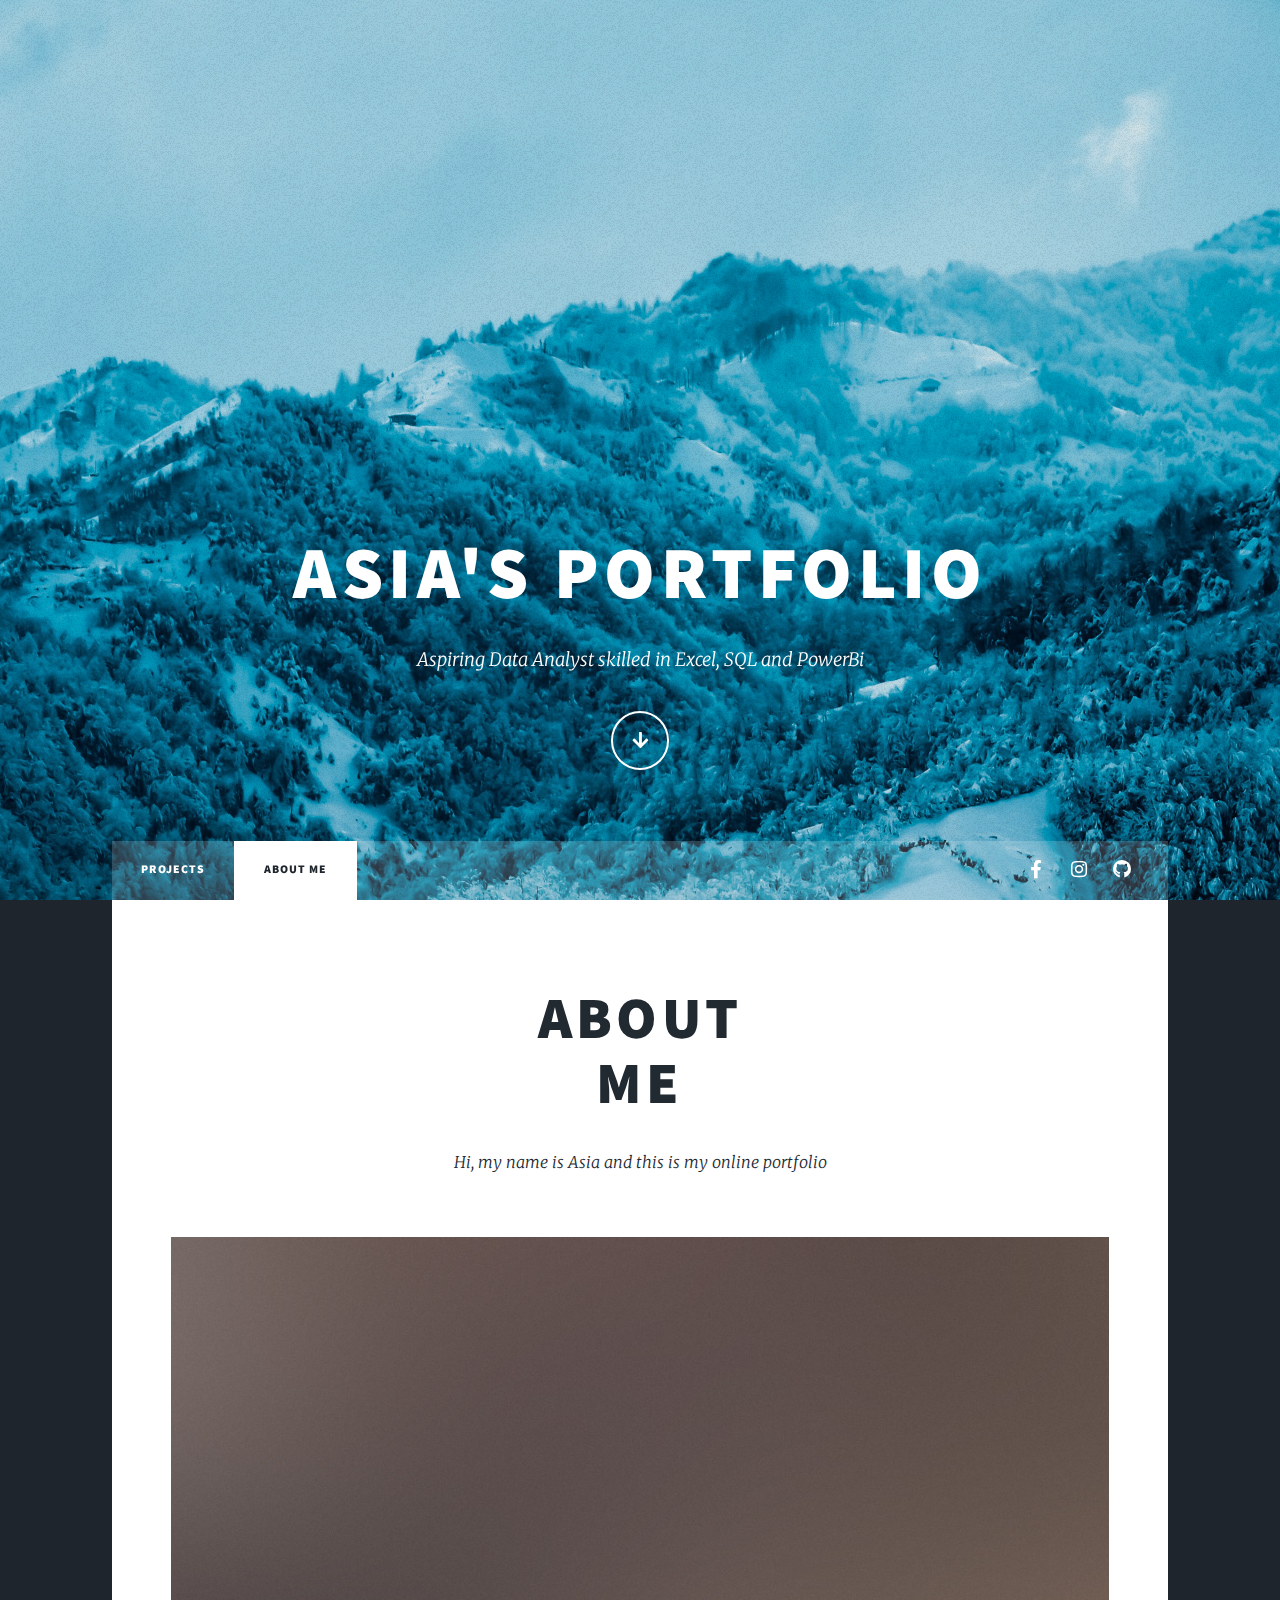
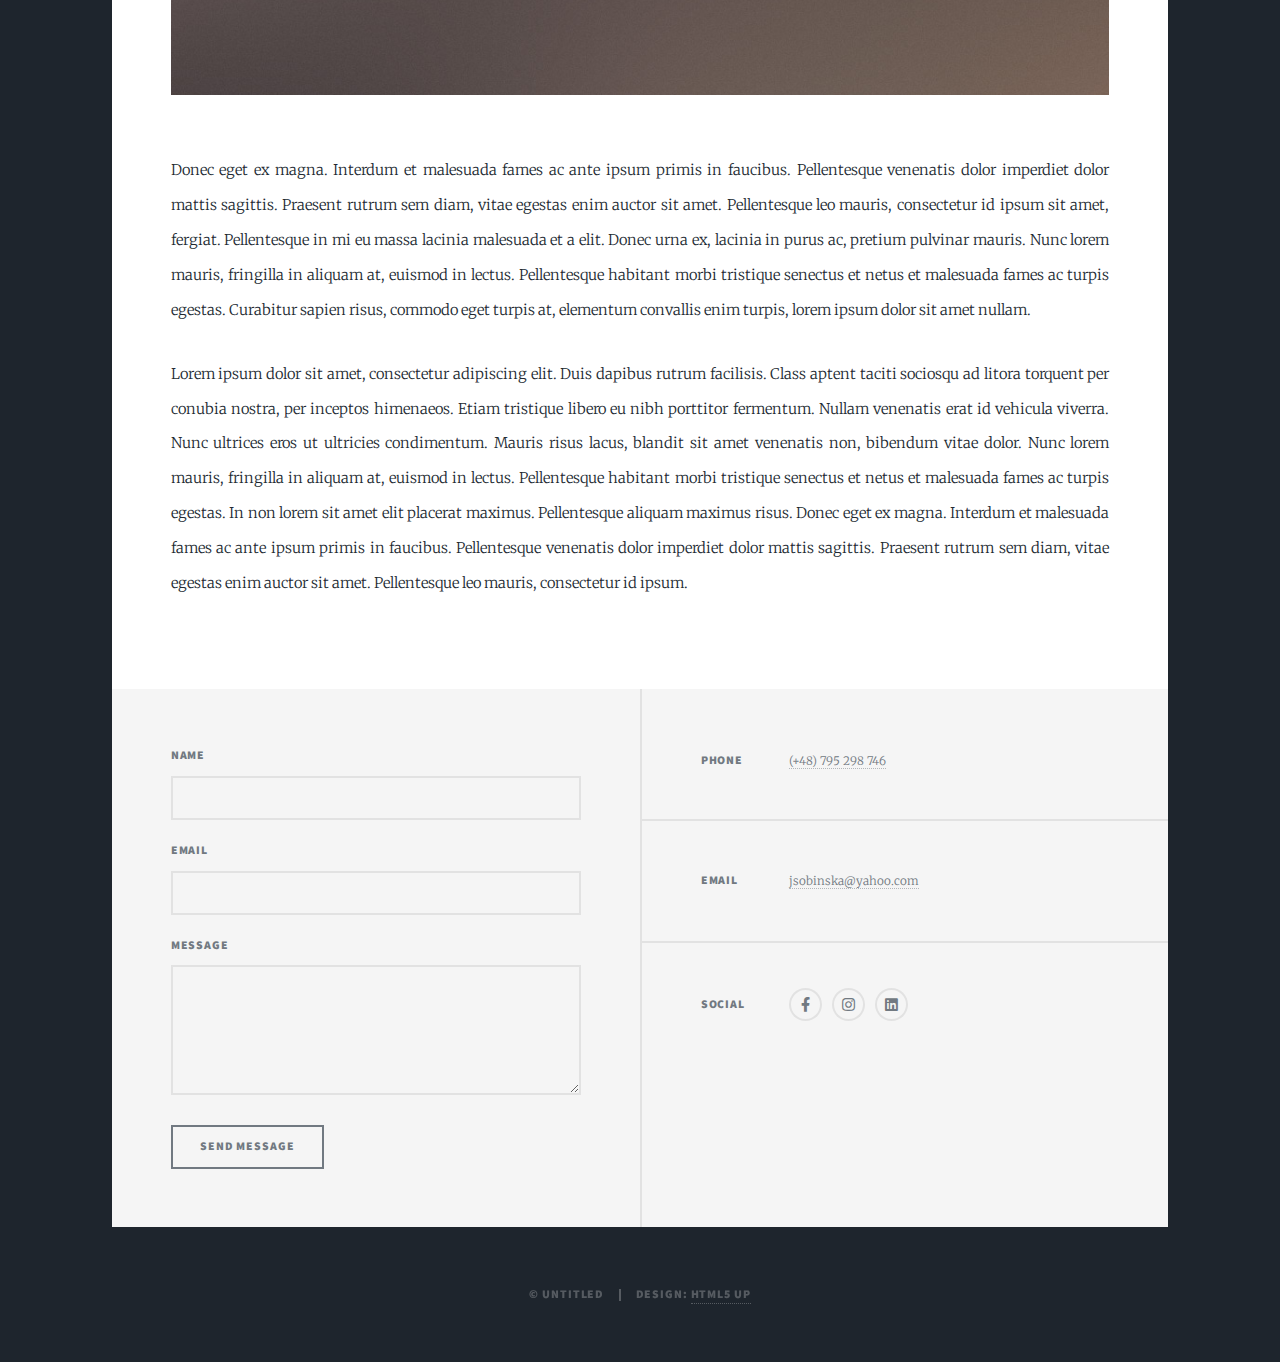
==== generic.html @ 91b2936a "Add files via upload" ====
<!DOCTYPE HTML>
<!--
	Massively by HTML5 UP
	html5up.net | @ajlkn
	Free for personal and commercial use under the CCA 3.0 license (html5up.net/license)
-->
<html>
	<head>
		<title>Asia's Portfolio</title>
		<meta charset="utf-8" />
		<meta name="viewport" content="width=device-width, initial-scale=1, user-scalable=no" />
		<link rel="stylesheet" href="assets/css/main.css" />
		<noscript><link rel="stylesheet" href="assets/css/noscript.css" /></noscript>
	</head>
	<body class="is-preload">

		<!-- Wrapper -->
			<div id="wrapper">

				<!-- Intro -->
					<div id="intro">
						<h1>Asia's Portfolio<br />
						</h1>
						<p>Aspiring Data Analyst skilled in Excel, SQL and PowerBi</p>
						<ul class="actions">
						<li><a href="#header" class="button icon solid solo fa-arrow-down scrolly">Continue</a></li>
						</ul>
					</div>

				<!-- Nav -->
					<nav id="nav">
						<ul class="links">
							<li><a href="index.html">Projects</a></li>
							<li class="active"><a href="generic.html">About me</a></li>
						</ul>
						<ul class="icons">
							<li><a href="#" class="icon brands fa-facebook-f"><span class="label">Facebook</span></a></li>
							<li><a href="#" class="icon brands fa-instagram"><span class="label">Instagram</span></a></li>
							<li><a href="#" class="icon brands fa-github"><span class="label">GitHub</span></a></li>
						</ul>
					</nav>

				<!-- Main -->
					<div id="main">

						<!-- Post -->
							<section class="post">
								<header class="major">
									<h1>About <br />
									me</h1>
									<p>Hi, my name is Asia and this is my online portfolio</p>
								</header>
								<div class="image main"><img src="images/pic01.jpg" alt="" /></div>
								<p>Donec eget ex magna. Interdum et malesuada fames ac ante ipsum primis in faucibus. Pellentesque venenatis dolor imperdiet dolor mattis sagittis. Praesent rutrum sem diam, vitae egestas enim auctor sit amet. Pellentesque leo mauris, consectetur id ipsum sit amet, fergiat. Pellentesque in mi eu massa lacinia malesuada et a elit. Donec urna ex, lacinia in purus ac, pretium pulvinar mauris. Nunc lorem mauris, fringilla in aliquam at, euismod in lectus. Pellentesque habitant morbi tristique senectus et netus et malesuada fames ac turpis egestas. Curabitur sapien risus, commodo eget turpis at, elementum convallis enim turpis, lorem ipsum dolor sit amet nullam.</p>
								<p>Lorem ipsum dolor sit amet, consectetur adipiscing elit. Duis dapibus rutrum facilisis. Class aptent taciti sociosqu ad litora torquent per conubia nostra, per inceptos himenaeos. Etiam tristique libero eu nibh porttitor fermentum. Nullam venenatis erat id vehicula viverra. Nunc ultrices eros ut ultricies condimentum. Mauris risus lacus, blandit sit amet venenatis non, bibendum vitae dolor. Nunc lorem mauris, fringilla in aliquam at, euismod in lectus. Pellentesque habitant morbi tristique senectus et netus et malesuada fames ac turpis egestas. In non lorem sit amet elit placerat maximus. Pellentesque aliquam maximus risus. Donec eget ex magna. Interdum et malesuada fames ac ante ipsum primis in faucibus. Pellentesque venenatis dolor imperdiet dolor mattis sagittis. Praesent rutrum sem diam, vitae egestas enim auctor sit amet. Pellentesque leo mauris, consectetur id ipsum.</p>
							</section>

					</div>

				<!-- Footer -->
				<footer id="footer">
					<section>
						<form method="post" action="#">
							<div class="fields">
								<div class="field">
									<label for="name">Name</label>
									<input type="text" name="name" id="name" />
								</div>
								<div class="field">
									<label for="email">Email</label>
									<input type="text" name="email" id="email" />
								</div>
								<div class="field">
									<label for="message">Message</label>
									<textarea name="message" id="message" rows="3"></textarea>
								</div>
							</div>
							<ul class="actions">
								<li><input type="submit" value="Send Message" /></li>
							</ul>
						</form>
					</section>
					<section class="split contact">
						<section>
							<h3>Phone</h3>
							<p><a href="#">(+48) 795 298 746</a></p>
						</section>
						<section>
							<h3>Email</h3>
							<p><a href="#">jsobinska@yahoo.com</a></p>
						</section>
						<section>
							<h3>Social</h3>
							<ul class="icons alt">
								<li><a href="#" class="icon brands alt fa-facebook-f"><span class="label">Facebook</span></a></li>
								<li><a href="#" class="icon brands alt fa-instagram"><span class="label">Instagram</span></a></li>
								<li><a href="#" class="icon brands alt fa-linkedin"><span class="label">Linkedin</span></a></li>
							</ul>
						</section>
					</section>
				</footer>

				<!-- Copyright -->
					<div id="copyright">
						<ul><li>&copy; Untitled</li><li>Design: <a href="https://html5up.net">HTML5 UP</a></li></ul>
					</div>

			</div>

		<!-- Scripts -->
			<script src="assets/js/jquery.min.js"></script>
			<script src="assets/js/jquery.scrollex.min.js"></script>
			<script src="assets/js/jquery.scrolly.min.js"></script>
			<script src="assets/js/browser.min.js"></script>
			<script src="assets/js/breakpoints.min.js"></script>
			<script src="assets/js/util.js"></script>
			<script src="assets/js/main.js"></script>

	</body>
</html>
---- assets/css/main.css ----
@import url(fontawesome-all.min.css);
@import url("https://fonts.googleapis.com/css?family=Merriweather:300,700,300italic,700italic|Source+Sans+Pro:900");

/*
	Massively by HTML5 UP
	html5up.net | @ajlkn
	Free for personal and commercial use under the CCA 3.0 license (html5up.net/license)
*/

html, body, div, span, applet, object,
iframe, h1, h2, h3, h4, h5, h6, p, blockquote,
pre, a, abbr, acronym, address, big, cite,
code, del, dfn, em, img, ins, kbd, q, s, samp,
small, strike, strong, sub, sup, tt, var, b,
u, i, center, dl, dt, dd, ol, ul, li, fieldset,
form, label, legend, table, caption, tbody,
tfoot, thead, tr, th, td, article, aside,
canvas, details, embed, figure, figcaption,
footer, header, hgroup, menu, nav, output, ruby,
section, summary, time, mark, audio, video {
	margin: 0;
	padding: 0;
	border: 0;
	font-size: 100%;
	font: inherit;
	vertical-align: baseline;}

article, aside, details, figcaption, figure,
footer, header, hgroup, menu, nav, section {
	display: block;}

body {
	line-height: 1;
}

ol, ul {
	list-style: none;
}

blockquote, q {
	quotes: none;
}

	blockquote:before, blockquote:after, q:before, q:after {
		content: '';
		content: none;
	}

table {
	border-collapse: collapse;
	border-spacing: 0;
}

body {
	-webkit-text-size-adjust: none;
}

mark {
	background-color: transparent;
	color: inherit;
}

input::-moz-focus-inner {
	border: 0;
	padding: 0;
}

input, select, textarea {
	-moz-appearance: none;
	-webkit-appearance: none;
	-ms-appearance: none;
	appearance: none;
}

/* Basic */

	@-ms-viewport {
		width: device-width;
	}

	body {
		-ms-overflow-style: scrollbar;
	}

	@media screen and (max-width: 480px) {

		html, body {
			min-width: 320px;
		}

	}

	html {
		box-sizing: border-box;
	}

	*, *:before, *:after {
		box-sizing: inherit;
	}

	body {
		background-color: #1e252d;
	}

		body.is-preload *, body.is-preload *:before, body.is-preload *:after {
			-moz-animation: none !important;
			-webkit-animation: none !important;
			-ms-animation: none !important;
			animation: none !important;
			-moz-transition: none !important;
			-webkit-transition: none !important;
			-ms-transition: none !important;
			transition: none !important;
		}

/* Type */

	html {
		font-size: 16pt;
	}

		@media screen and (max-width: 1680px) {

			html {
				font-size: 12pt;
			}

		}

		@media screen and (max-width: 1280px) {

			html {
				font-size: 11pt;
			}

		}

		@media screen and (max-width: 360px) {

			html {
				font-size: 10pt;
			}

		}

	body {
		color: #212931;
	}

	body, input, select, textarea {
		font-family: "Merriweather", Georgia, serif;
		font-weight: 300;
		font-size: 1rem;
		line-height: 2.375;
	}

	a {
		-moz-transition: color 0.2s ease-in-out, background-color 0.2s ease-in-out, border-color 0.2s ease-in-out, box-shadow 0.2s ease-in-out;
		-webkit-transition: color 0.2s ease-in-out, background-color 0.2s ease-in-out, border-color 0.2s ease-in-out, box-shadow 0.2s ease-in-out;
		-ms-transition: color 0.2s ease-in-out, background-color 0.2s ease-in-out, border-color 0.2s ease-in-out, box-shadow 0.2s ease-in-out;
		transition: color 0.2s ease-in-out, background-color 0.2s ease-in-out, border-color 0.2s ease-in-out, box-shadow 0.2s ease-in-out;
		border-bottom: dotted 1px;
		text-decoration: none;
	}

		a:hover {
			border-bottom-color: transparent;
		}

	strong, b {
		font-weight: 600;
	}

	em, i {
		font-style: italic;
	}

	p {
		text-align: justify;
		margin: 0 0 2rem 0;
	}

	h1, h2, h3, h4, h5, h6 {
		font-family: "Source Sans Pro", Helvetica, sans-serif;
		font-weight: 900;
		line-height: 1.5;
		letter-spacing: 0.075em;
		text-transform: uppercase;
		margin: 0 0 1rem 0;
	}

		h1 a, h2 a, h3 a, h4 a, h5 a, h6 a {
			border-bottom: 0;
			color: inherit;
			text-decoration: none;
		}

	h1 {
		font-size: 4rem;
		line-height: 1.1;
		margin: 0 0 2rem 0;
	}

	h2 {
		font-size: 1.75rem;
		line-height: 1.3;
		margin: 0 0 1.5rem 0;
	}

	h3 {
		font-size: 1.25rem;
		margin: 0 0 1.5rem 0;
	}

	h4 {
		font-size: 1rem;
	}

	h5 {
		font-size: 0.9rem;
	}

	h6 {
		font-size: 0.8rem;
	}

	sub {
		font-size: 0.8rem;
		position: relative;
		top: 0.5rem;
	}

	sup {
		font-size: 0.8rem;
		position: relative;
		top: -0.5rem;
	}

	blockquote {
		border-left: solid 4px;
		font-style: italic;
		margin: 0 0 2rem 0;
		padding: 0.5rem 0 0.5rem 2rem;
	}

	code {
		border: solid 2px;
		font-family: "Courier New", monospace;
		font-size: 0.9rem;
		margin: 0 0.25rem;
		padding: 0.25rem 0.65rem;
	}

	pre {
		-webkit-overflow-scrolling: touch;
		font-family: "Courier New", monospace;
		font-size: 0.9rem;
		margin: 0 0 2rem 0;
	}

		pre code {
			display: block;
			line-height: 1.75;
			padding: 1rem 1.5rem;
			overflow-x: auto;
		}

	hr {
		border: 0;
		border-bottom: solid 2px;
		margin: 3rem 0;
	}

		hr.major {
			margin: 5rem 0;
		}

	.align-left {
		text-align: left;
	}

	.align-center {
		text-align: center;
	}

	.align-right {
		text-align: right;
	}

	input, select, textarea {
		color: #212931;
	}

	a {
		color: #212931;
		border-bottom-color: rgba(33, 41, 49, 0.5);
	}

		a:hover {
			border-bottom-color: transparent;
			color: #18bfef !important;
		}

	strong, b {
		color: #212931;
	}

	h1, h2, h3, h4, h5, h6 {
		color: #212931;
	}

	blockquote {
		border-left-color: #eeeeee;
	}

	code {
		background: rgba(220, 220, 220, 0.25);
		border-color: #eeeeee;
	}

	hr {
		border-bottom-color: #eeeeee;
	}

/* Row */

	.row {
		display: flex;
		flex-wrap: wrap;
		box-sizing: border-box;
		align-items: stretch;
	}

		.row > * {
			box-sizing: border-box;
		}

		.row.gtr-uniform > * > :last-child {
			margin-bottom: 0;
		}

		.row.aln-left {
			justify-content: flex-start;
		}

		.row.aln-center {
			justify-content: center;
		}

		.row.aln-right {
			justify-content: flex-end;
		}

		.row.aln-top {
			align-items: flex-start;
		}

		.row.aln-middle {
			align-items: center;
		}

		.row.aln-bottom {
			align-items: flex-end;
		}

		.row > .imp {
			order: -1;
		}

		.row > .col-1 {
			width: 8.33333%;
		}

		.row > .off-1 {
			margin-left: 8.33333%;
		}

		.row > .col-2 {
			width: 16.66667%;
		}

		.row > .off-2 {
			margin-left: 16.66667%;
		}

		.row > .col-3 {
			width: 25%;
		}

		.row > .off-3 {
			margin-left: 25%;
		}

		.row > .col-4 {
			width: 33.33333%;
		}

		.row > .off-4 {
			margin-left: 33.33333%;
		}

		.row > .col-5 {
			width: 41.66667%;
		}

		.row > .off-5 {
			margin-left: 41.66667%;
		}

		.row > .col-6 {
			width: 50%;
		}

		.row > .off-6 {
			margin-left: 50%;
		}

		.row > .col-7 {
			width: 58.33333%;
		}

		.row > .off-7 {
			margin-left: 58.33333%;
		}

		.row > .col-8 {
			width: 66.66667%;
		}

		.row > .off-8 {
			margin-left: 66.66667%;
		}

		.row > .col-9 {
			width: 75%;
		}

		.row > .off-9 {
			margin-left: 75%;
		}

		.row > .col-10 {
			width: 83.33333%;
		}

		.row > .off-10 {
			margin-left: 83.33333%;
		}

		.row > .col-11 {
			width: 91.66667%;
		}

		.row > .off-11 {
			margin-left: 91.66667%;
		}

		.row > .col-12 {
			width: 100%;
		}

		.row > .off-12 {
			margin-left: 100%;
		}

		.row.gtr-0 {
			margin-top: 0;
			margin-left: 0rem;
		}

			.row.gtr-0 > * {
				padding: 0 0 0 0rem;
			}

			.row.gtr-0.gtr-uniform {
				margin-top: 0rem;
			}

				.row.gtr-0.gtr-uniform > * {
					padding-top: 0rem;
				}

		.row.gtr-25 {
			margin-top: 0;
			margin-left: -0.375rem;
		}

			.row.gtr-25 > * {
				padding: 0 0 0 0.375rem;
			}

			.row.gtr-25.gtr-uniform {
				margin-top: -0.375rem;
			}

				.row.gtr-25.gtr-uniform > * {
					padding-top: 0.375rem;
				}

		.row.gtr-50 {
			margin-top: 0;
			margin-left: -0.75rem;
		}

			.row.gtr-50 > * {
				padding: 0 0 0 0.75rem;
			}

			.row.gtr-50.gtr-uniform {
				margin-top: -0.75rem;
			}

				.row.gtr-50.gtr-uniform > * {
					padding-top: 0.75rem;
				}

		.row {
			margin-top: 0;
			margin-left: -1.5rem;
		}

			.row > * {
				padding: 0 0 0 1.5rem;
			}

			.row.gtr-uniform {
				margin-top: -1.5rem;
			}

				.row.gtr-uniform > * {
					padding-top: 1.5rem;
				}

		.row.gtr-150 {
			margin-top: 0;
			margin-left: -2.25rem;
		}

			.row.gtr-150 > * {
				padding: 0 0 0 2.25rem;
			}

			.row.gtr-150.gtr-uniform {
				margin-top: -2.25rem;
			}

				.row.gtr-150.gtr-uniform > * {
					padding-top: 2.25rem;
				}

		.row.gtr-200 {
			margin-top: 0;
			margin-left: -3rem;
		}

			.row.gtr-200 > * {
				padding: 0 0 0 3rem;
			}

			.row.gtr-200.gtr-uniform {
				margin-top: -3rem;
			}

				.row.gtr-200.gtr-uniform > * {
					padding-top: 3rem;
				}

		@media screen and (max-width: 1680px) {

			.row {
				display: flex;
				flex-wrap: wrap;
				box-sizing: border-box;
				align-items: stretch;
			}

				.row > * {
					box-sizing: border-box;
				}

				.row.gtr-uniform > * > :last-child {
					margin-bottom: 0;
				}

				.row.aln-left {
					justify-content: flex-start;
				}

				.row.aln-center {
					justify-content: center;
				}

				.row.aln-right {
					justify-content: flex-end;
				}

				.row.aln-top {
					align-items: flex-start;
				}

				.row.aln-middle {
					align-items: center;
				}

				.row.aln-bottom {
					align-items: flex-end;
				}

				.row > .imp-xlarge {
					order: -1;
				}

				.row > .col-1-xlarge {
					width: 8.33333%;
				}

				.row > .off-1-xlarge {
					margin-left: 8.33333%;
				}

				.row > .col-2-xlarge {
					width: 16.66667%;
				}

				.row > .off-2-xlarge {
					margin-left: 16.66667%;
				}

				.row > .col-3-xlarge {
					width: 25%;
				}

				.row > .off-3-xlarge {
					margin-left: 25%;
				}

				.row > .col-4-xlarge {
					width: 33.33333%;
				}

				.row > .off-4-xlarge {
					margin-left: 33.33333%;
				}

				.row > .col-5-xlarge {
					width: 41.66667%;
				}

				.row > .off-5-xlarge {
					margin-left: 41.66667%;
				}

				.row > .col-6-xlarge {
					width: 50%;
				}

				.row > .off-6-xlarge {
					margin-left: 50%;
				}

				.row > .col-7-xlarge {
					width: 58.33333%;
				}

				.row > .off-7-xlarge {
					margin-left: 58.33333%;
				}

				.row > .col-8-xlarge {
					width: 66.66667%;
				}

				.row > .off-8-xlarge {
					margin-left: 66.66667%;
				}

				.row > .col-9-xlarge {
					width: 75%;
				}

				.row > .off-9-xlarge {
					margin-left: 75%;
				}

				.row > .col-10-xlarge {
					width: 83.33333%;
				}

				.row > .off-10-xlarge {
					margin-left: 83.33333%;
				}

				.row > .col-11-xlarge {
					width: 91.66667%;
				}

				.row > .off-11-xlarge {
					margin-left: 91.66667%;
				}

				.row > .col-12-xlarge {
					width: 100%;
				}

				.row > .off-12-xlarge {
					margin-left: 100%;
				}

				.row.gtr-0 {
					margin-top: 0;
					margin-left: 0rem;
				}

					.row.gtr-0 > * {
						padding: 0 0 0 0rem;
					}

					.row.gtr-0.gtr-uniform {
						margin-top: 0rem;
					}

						.row.gtr-0.gtr-uniform > * {
							padding-top: 0rem;
						}

				.row.gtr-25 {
					margin-top: 0;
					margin-left: -0.375rem;
				}

					.row.gtr-25 > * {
						padding: 0 0 0 0.375rem;
					}

					.row.gtr-25.gtr-uniform {
						margin-top: -0.375rem;
					}

						.row.gtr-25.gtr-uniform > * {
							padding-top: 0.375rem;
						}

				.row.gtr-50 {
					margin-top: 0;
					margin-left: -0.75rem;
				}

					.row.gtr-50 > * {
						padding: 0 0 0 0.75rem;
					}

					.row.gtr-50.gtr-uniform {
						margin-top: -0.75rem;
					}

						.row.gtr-50.gtr-uniform > * {
							padding-top: 0.75rem;
						}

				.row {
					margin-top: 0;
					margin-left: -1.5rem;
				}

					.row > * {
						padding: 0 0 0 1.5rem;
					}

					.row.gtr-uniform {
						margin-top: -1.5rem;
					}

						.row.gtr-uniform > * {
							padding-top: 1.5rem;
						}

				.row.gtr-150 {
					margin-top: 0;
					margin-left: -2.25rem;
				}

					.row.gtr-150 > * {
						padding: 0 0 0 2.25rem;
					}

					.row.gtr-150.gtr-uniform {
						margin-top: -2.25rem;
					}

						.row.gtr-150.gtr-uniform > * {
							padding-top: 2.25rem;
						}

				.row.gtr-200 {
					margin-top: 0;
					margin-left: -3rem;
				}

					.row.gtr-200 > * {
						padding: 0 0 0 3rem;
					}

					.row.gtr-200.gtr-uniform {
						margin-top: -3rem;
					}

						.row.gtr-200.gtr-uniform > * {
							padding-top: 3rem;
						}

		}

		@media screen and (max-width: 1280px) {

			.row {
				display: flex;
				flex-wrap: wrap;
				box-sizing: border-box;
				align-items: stretch;
			}

				.row > * {
					box-sizing: border-box;
				}

				.row.gtr-uniform > * > :last-child {
					margin-bottom: 0;
				}

				.row.aln-left {
					justify-content: flex-start;
				}

				.row.aln-center {
					justify-content: center;
				}

				.row.aln-right {
					justify-content: flex-end;
				}

				.row.aln-top {
					align-items: flex-start;
				}

				.row.aln-middle {
					align-items: center;
				}

				.row.aln-bottom {
					align-items: flex-end;
				}

				.row > .imp-large {
					order: -1;
				}

				.row > .col-1-large {
					width: 8.33333%;
				}

				.row > .off-1-large {
					margin-left: 8.33333%;
				}

				.row > .col-2-large {
					width: 16.66667%;
				}

				.row > .off-2-large {
					margin-left: 16.66667%;
				}

				.row > .col-3-large {
					width: 25%;
				}

				.row > .off-3-large {
					margin-left: 25%;
				}

				.row > .col-4-large {
					width: 33.33333%;
				}

				.row > .off-4-large {
					margin-left: 33.33333%;
				}

				.row > .col-5-large {
					width: 41.66667%;
				}

				.row > .off-5-large {
					margin-left: 41.66667%;
				}

				.row > .col-6-large {
					width: 50%;
				}

				.row > .off-6-large {
					margin-left: 50%;
				}

				.row > .col-7-large {
					width: 58.33333%;
				}

				.row > .off-7-large {
					margin-left: 58.33333%;
				}

				.row > .col-8-large {
					width: 66.66667%;
				}

				.row > .off-8-large {
					margin-left: 66.66667%;
				}

				.row > .col-9-large {
					width: 75%;
				}

				.row > .off-9-large {
					margin-left: 75%;
				}

				.row > .col-10-large {
					width: 83.33333%;
				}

				.row > .off-10-large {
					margin-left: 83.33333%;
				}

				.row > .col-11-large {
					width: 91.66667%;
				}

				.row > .off-11-large {
					margin-left: 91.66667%;
				}

				.row > .col-12-large {
					width: 100%;
				}

				.row > .off-12-large {
					margin-left: 100%;
				}

				.row.gtr-0 {
					margin-top: 0;
					margin-left: 0rem;
				}

					.row.gtr-0 > * {
						padding: 0 0 0 0rem;
					}

					.row.gtr-0.gtr-uniform {
						margin-top: 0rem;
					}

						.row.gtr-0.gtr-uniform > * {
							padding-top: 0rem;
						}

				.row.gtr-25 {
					margin-top: 0;
					margin-left: -0.375rem;
				}

					.row.gtr-25 > * {
						padding: 0 0 0 0.375rem;
					}

					.row.gtr-25.gtr-uniform {
						margin-top: -0.375rem;
					}

						.row.gtr-25.gtr-uniform > * {
							padding-top: 0.375rem;
						}

				.row.gtr-50 {
					margin-top: 0;
					margin-left: -0.75rem;
				}

					.row.gtr-50 > * {
						padding: 0 0 0 0.75rem;
					}

					.row.gtr-50.gtr-uniform {
						margin-top: -0.75rem;
					}

						.row.gtr-50.gtr-uniform > * {
							padding-top: 0.75rem;
						}

				.row {
					margin-top: 0;
					margin-left: -1.5rem;
				}

					.row > * {
						padding: 0 0 0 1.5rem;
					}

					.row.gtr-uniform {
						margin-top: -1.5rem;
					}

						.row.gtr-uniform > * {
							padding-top: 1.5rem;
						}

				.row.gtr-150 {
					margin-top: 0;
					margin-left: -2.25rem;
				}

					.row.gtr-150 > * {
						padding: 0 0 0 2.25rem;
					}

					.row.gtr-150.gtr-uniform {
						margin-top: -2.25rem;
					}

						.row.gtr-150.gtr-uniform > * {
							padding-top: 2.25rem;
						}

				.row.gtr-200 {
					margin-top: 0;
					margin-left: -3rem;
				}

					.row.gtr-200 > * {
						padding: 0 0 0 3rem;
					}

					.row.gtr-200.gtr-uniform {
						margin-top: -3rem;
					}

						.row.gtr-200.gtr-uniform > * {
							padding-top: 3rem;
						}

		}

		@media screen and (max-width: 980px) {

			.row {
				display: flex;
				flex-wrap: wrap;
				box-sizing: border-box;
				align-items: stretch;
			}

				.row > * {
					box-sizing: border-box;
				}

				.row.gtr-uniform > * > :last-child {
					margin-bottom: 0;
				}

				.row.aln-left {
					justify-content: flex-start;
				}

				.row.aln-center {
					justify-content: center;
				}

				.row.aln-right {
					justify-content: flex-end;
				}

				.row.aln-top {
					align-items: flex-start;
				}

				.row.aln-middle {
					align-items: center;
				}

				.row.aln-bottom {
					align-items: flex-end;
				}

				.row > .imp-medium {
					order: -1;
				}

				.row > .col-1-medium {
					width: 8.33333%;
				}

				.row > .off-1-medium {
					margin-left: 8.33333%;
				}

				.row > .col-2-medium {
					width: 16.66667%;
				}

				.row > .off-2-medium {
					margin-left: 16.66667%;
				}

				.row > .col-3-medium {
					width: 25%;
				}

				.row > .off-3-medium {
					margin-left: 25%;
				}

				.row > .col-4-medium {
					width: 33.33333%;
				}

				.row > .off-4-medium {
					margin-left: 33.33333%;
				}

				.row > .col-5-medium {
					width: 41.66667%;
				}

				.row > .off-5-medium {
					margin-left: 41.66667%;
				}

				.row > .col-6-medium {
					width: 50%;
				}

				.row > .off-6-medium {
					margin-left: 50%;
				}

				.row > .col-7-medium {
					width: 58.33333%;
				}

				.row > .off-7-medium {
					margin-left: 58.33333%;
				}

				.row > .col-8-medium {
					width: 66.66667%;
				}

				.row > .off-8-medium {
					margin-left: 66.66667%;
				}

				.row > .col-9-medium {
					width: 75%;
				}

				.row > .off-9-medium {
					margin-left: 75%;
				}

				.row > .col-10-medium {
					width: 83.33333%;
				}

				.row > .off-10-medium {
					margin-left: 83.33333%;
				}

				.row > .col-11-medium {
					width: 91.66667%;
				}

				.row > .off-11-medium {
					margin-left: 91.66667%;
				}

				.row > .col-12-medium {
					width: 100%;
				}

				.row > .off-12-medium {
					margin-left: 100%;
				}

				.row.gtr-0 {
					margin-top: 0;
					margin-left: 0rem;
				}

					.row.gtr-0 > * {
						padding: 0 0 0 0rem;
					}

					.row.gtr-0.gtr-uniform {
						margin-top: 0rem;
					}

						.row.gtr-0.gtr-uniform > * {
							padding-top: 0rem;
						}

				.row.gtr-25 {
					margin-top: 0;
					margin-left: -0.375rem;
				}

					.row.gtr-25 > * {
						padding: 0 0 0 0.375rem;
					}

					.row.gtr-25.gtr-uniform {
						margin-top: -0.375rem;
					}

						.row.gtr-25.gtr-uniform > * {
							padding-top: 0.375rem;
						}

				.row.gtr-50 {
					margin-top: 0;
					margin-left: -0.75rem;
				}

					.row.gtr-50 > * {
						padding: 0 0 0 0.75rem;
					}

					.row.gtr-50.gtr-uniform {
						margin-top: -0.75rem;
					}

						.row.gtr-50.gtr-uniform > * {
							padding-top: 0.75rem;
						}

				.row {
					margin-top: 0;
					margin-left: -1.5rem;
				}

					.row > * {
						padding: 0 0 0 1.5rem;
					}

					.row.gtr-uniform {
						margin-top: -1.5rem;
					}

						.row.gtr-uniform > * {
							padding-top: 1.5rem;
						}

				.row.gtr-150 {
					margin-top: 0;
					margin-left: -2.25rem;
				}

					.row.gtr-150 > * {
						padding: 0 0 0 2.25rem;
					}

					.row.gtr-150.gtr-uniform {
						margin-top: -2.25rem;
					}

						.row.gtr-150.gtr-uniform > * {
							padding-top: 2.25rem;
						}

				.row.gtr-200 {
					margin-top: 0;
					margin-left: -3rem;
				}

					.row.gtr-200 > * {
						padding: 0 0 0 3rem;
					}

					.row.gtr-200.gtr-uniform {
						margin-top: -3rem;
					}

						.row.gtr-200.gtr-uniform > * {
							padding-top: 3rem;
						}

		}

		@media screen and (max-width: 736px) {

			.row {
				display: flex;
				flex-wrap: wrap;
				box-sizing: border-box;
				align-items: stretch;
			}

				.row > * {
					box-sizing: border-box;
				}

				.row.gtr-uniform > * > :last-child {
					margin-bottom: 0;
				}

				.row.aln-left {
					justify-content: flex-start;
				}

				.row.aln-center {
					justify-content: center;
				}

				.row.aln-right {
					justify-content: flex-end;
				}

				.row.aln-top {
					align-items: flex-start;
				}

				.row.aln-middle {
					align-items: center;
				}

				.row.aln-bottom {
					align-items: flex-end;
				}

				.row > .imp-small {
					order: -1;
				}

				.row > .col-1-small {
					width: 8.33333%;
				}

				.row > .off-1-small {
					margin-left: 8.33333%;
				}

				.row > .col-2-small {
					width: 16.66667%;
				}

				.row > .off-2-small {
					margin-left: 16.66667%;
				}

				.row > .col-3-small {
					width: 25%;
				}

				.row > .off-3-small {
					margin-left: 25%;
				}

				.row > .col-4-small {
					width: 33.33333%;
				}

				.row > .off-4-small {
					margin-left: 33.33333%;
				}

				.row > .col-5-small {
					width: 41.66667%;
				}

				.row > .off-5-small {
					margin-left: 41.66667%;
				}

				.row > .col-6-small {
					width: 50%;
				}

				.row > .off-6-small {
					margin-left: 50%;
				}

				.row > .col-7-small {
					width: 58.33333%;
				}

				.row > .off-7-small {
					margin-left: 58.33333%;
				}

				.row > .col-8-small {
					width: 66.66667%;
				}

				.row > .off-8-small {
					margin-left: 66.66667%;
				}

				.row > .col-9-small {
					width: 75%;
				}

				.row > .off-9-small {
					margin-left: 75%;
				}

				.row > .col-10-small {
					width: 83.33333%;
				}

				.row > .off-10-small {
					margin-left: 83.33333%;
				}

				.row > .col-11-small {
					width: 91.66667%;
				}

				.row > .off-11-small {
					margin-left: 91.66667%;
				}

				.row > .col-12-small {
					width: 100%;
				}

				.row > .off-12-small {
					margin-left: 100%;
				}

				.row.gtr-0 {
					margin-top: 0;
					margin-left: 0rem;
				}

					.row.gtr-0 > * {
						padding: 0 0 0 0rem;
					}

					.row.gtr-0.gtr-uniform {
						margin-top: 0rem;
					}

						.row.gtr-0.gtr-uniform > * {
							padding-top: 0rem;
						}

				.row.gtr-25 {
					margin-top: 0;
					margin-left: -0.375rem;
				}

					.row.gtr-25 > * {
						padding: 0 0 0 0.375rem;
					}

					.row.gtr-25.gtr-uniform {
						margin-top: -0.375rem;
					}

						.row.gtr-25.gtr-uniform > * {
							padding-top: 0.375rem;
						}

				.row.gtr-50 {
					margin-top: 0;
					margin-left: -0.75rem;
				}

					.row.gtr-50 > * {
						padding: 0 0 0 0.75rem;
					}

					.row.gtr-50.gtr-uniform {
						margin-top: -0.75rem;
					}

						.row.gtr-50.gtr-uniform > * {
							padding-top: 0.75rem;
						}

				.row {
					margin-top: 0;
					margin-left: -1.5rem;
				}

					.row > * {
						padding: 0 0 0 1.5rem;
					}

					.row.gtr-uniform {
						margin-top: -1.5rem;
					}

						.row.gtr-uniform > * {
							padding-top: 1.5rem;
						}

				.row.gtr-150 {
					margin-top: 0;
					margin-left: -2.25rem;
				}

					.row.gtr-150 > * {
						padding: 0 0 0 2.25rem;
					}

					.row.gtr-150.gtr-uniform {
						margin-top: -2.25rem;
					}

						.row.gtr-150.gtr-uniform > * {
							padding-top: 2.25rem;
						}

				.row.gtr-200 {
					margin-top: 0;
					margin-left: -3rem;
				}

					.row.gtr-200 > * {
						padding: 0 0 0 3rem;
					}

					.row.gtr-200.gtr-uniform {
						margin-top: -3rem;
					}

						.row.gtr-200.gtr-uniform > * {
							padding-top: 3rem;
						}

		}

		@media screen and (max-width: 480px) {

			.row {
				display: flex;
				flex-wrap: wrap;
				box-sizing: border-box;
				align-items: stretch;
			}

				.row > * {
					box-sizing: border-box;
				}

				.row.gtr-uniform > * > :last-child {
					margin-bottom: 0;
				}

				.row.aln-left {
					justify-content: flex-start;
				}

				.row.aln-center {
					justify-content: center;
				}

				.row.aln-right {
					justify-content: flex-end;
				}

				.row.aln-top {
					align-items: flex-start;
				}

				.row.aln-middle {
					align-items: center;
				}

				.row.aln-bottom {
					align-items: flex-end;
				}

				.row > .imp-xsmall {
					order: -1;
				}

				.row > .col-1-xsmall {
					width: 8.33333%;
				}

				.row > .off-1-xsmall {
					margin-left: 8.33333%;
				}

				.row > .col-2-xsmall {
					width: 16.66667%;
				}

				.row > .off-2-xsmall {
					margin-left: 16.66667%;
				}

				.row > .col-3-xsmall {
					width: 25%;
				}

				.row > .off-3-xsmall {
					margin-left: 25%;
				}

				.row > .col-4-xsmall {
					width: 33.33333%;
				}

				.row > .off-4-xsmall {
					margin-left: 33.33333%;
				}

				.row > .col-5-xsmall {
					width: 41.66667%;
				}

				.row > .off-5-xsmall {
					margin-left: 41.66667%;
				}

				.row > .col-6-xsmall {
					width: 50%;
				}

				.row > .off-6-xsmall {
					margin-left: 50%;
				}

				.row > .col-7-xsmall {
					width: 58.33333%;
				}

				.row > .off-7-xsmall {
					margin-left: 58.33333%;
				}

				.row > .col-8-xsmall {
					width: 66.66667%;
				}

				.row > .off-8-xsmall {
					margin-left: 66.66667%;
				}

				.row > .col-9-xsmall {
					width: 75%;
				}

				.row > .off-9-xsmall {
					margin-left: 75%;
				}

				.row > .col-10-xsmall {
					width: 83.33333%;
				}

				.row > .off-10-xsmall {
					margin-left: 83.33333%;
				}

				.row > .col-11-xsmall {
					width: 91.66667%;
				}

				.row > .off-11-xsmall {
					margin-left: 91.66667%;
				}

				.row > .col-12-xsmall {
					width: 100%;
				}

				.row > .off-12-xsmall {
					margin-left: 100%;
				}

				.row.gtr-0 {
					margin-top: 0;
					margin-left: 0rem;
				}

					.row.gtr-0 > * {
						padding: 0 0 0 0rem;
					}

					.row.gtr-0.gtr-uniform {
						margin-top: 0rem;
					}

						.row.gtr-0.gtr-uniform > * {
							padding-top: 0rem;
						}

				.row.gtr-25 {
					margin-top: 0;
					margin-left: -0.375rem;
				}

					.row.gtr-25 > * {
						padding: 0 0 0 0.375rem;
					}

					.row.gtr-25.gtr-uniform {
						margin-top: -0.375rem;
					}

						.row.gtr-25.gtr-uniform > * {
							padding-top: 0.375rem;
						}

				.row.gtr-50 {
					margin-top: 0;
					margin-left: -0.75rem;
				}

					.row.gtr-50 > * {
						padding: 0 0 0 0.75rem;
					}

					.row.gtr-50.gtr-uniform {
						margin-top: -0.75rem;
					}

						.row.gtr-50.gtr-uniform > * {
							padding-top: 0.75rem;
						}

				.row {
					margin-top: 0;
					margin-left: -1.5rem;
				}

					.row > * {
						padding: 0 0 0 1.5rem;
					}

					.row.gtr-uniform {
						margin-top: -1.5rem;
					}

						.row.gtr-uniform > * {
							padding-top: 1.5rem;
						}

				.row.gtr-150 {
					margin-top: 0;
					margin-left: -2.25rem;
				}

					.row.gtr-150 > * {
						padding: 0 0 0 2.25rem;
					}

					.row.gtr-150.gtr-uniform {
						margin-top: -2.25rem;
					}

						.row.gtr-150.gtr-uniform > * {
							padding-top: 2.25rem;
						}

				.row.gtr-200 {
					margin-top: 0;
					margin-left: -3rem;
				}

					.row.gtr-200 > * {
						padding: 0 0 0 3rem;
					}

					.row.gtr-200.gtr-uniform {
						margin-top: -3rem;
					}

						.row.gtr-200.gtr-uniform > * {
							padding-top: 3rem;
						}

		}

		@media screen and (max-width: 360px) {

			.row {
				display: flex;
				flex-wrap: wrap;
				box-sizing: border-box;
				align-items: stretch;
			}

				.row > * {
					box-sizing: border-box;
				}

				.row.gtr-uniform > * > :last-child {
					margin-bottom: 0;
				}

				.row.aln-left {
					justify-content: flex-start;
				}

				.row.aln-center {
					justify-content: center;
				}

				.row.aln-right {
					justify-content: flex-end;
				}

				.row.aln-top {
					align-items: flex-start;
				}

				.row.aln-middle {
					align-items: center;
				}

				.row.aln-bottom {
					align-items: flex-end;
				}

				.row > .imp-xxsmall {
					order: -1;
				}

				.row > .col-1-xxsmall {
					width: 8.33333%;
				}

				.row > .off-1-xxsmall {
					margin-left: 8.33333%;
				}

				.row > .col-2-xxsmall {
					width: 16.66667%;
				}

				.row > .off-2-xxsmall {
					margin-left: 16.66667%;
				}

				.row > .col-3-xxsmall {
					width: 25%;
				}

				.row > .off-3-xxsmall {
					margin-left: 25%;
				}

				.row > .col-4-xxsmall {
					width: 33.33333%;
				}

				.row > .off-4-xxsmall {
					margin-left: 33.33333%;
				}

				.row > .col-5-xxsmall {
					width: 41.66667%;
				}

				.row > .off-5-xxsmall {
					margin-left: 41.66667%;
				}

				.row > .col-6-xxsmall {
					width: 50%;
				}

				.row > .off-6-xxsmall {
					margin-left: 50%;
				}

				.row > .col-7-xxsmall {
					width: 58.33333%;
				}

				.row > .off-7-xxsmall {
					margin-left: 58.33333%;
				}

				.row > .col-8-xxsmall {
					width: 66.66667%;
				}

				.row > .off-8-xxsmall {
					margin-left: 66.66667%;
				}

				.row > .col-9-xxsmall {
					width: 75%;
				}

				.row > .off-9-xxsmall {
					margin-left: 75%;
				}

				.row > .col-10-xxsmall {
					width: 83.33333%;
				}

				.row > .off-10-xxsmall {
					margin-left: 83.33333%;
				}

				.row > .col-11-xxsmall {
					width: 91.66667%;
				}

				.row > .off-11-xxsmall {
					margin-left: 91.66667%;
				}

				.row > .col-12-xxsmall {
					width: 100%;
				}

				.row > .off-12-xxsmall {
					margin-left: 100%;
				}

				.row.gtr-0 {
					margin-top: 0;
					margin-left: 0rem;
				}

					.row.gtr-0 > * {
						padding: 0 0 0 0rem;
					}

					.row.gtr-0.gtr-uniform {
						margin-top: 0rem;
					}

						.row.gtr-0.gtr-uniform > * {
							padding-top: 0rem;
						}

				.row.gtr-25 {
					margin-top: 0;
					margin-left: -0.375rem;
				}

					.row.gtr-25 > * {
						padding: 0 0 0 0.375rem;
					}

					.row.gtr-25.gtr-uniform {
						margin-top: -0.375rem;
					}

						.row.gtr-25.gtr-uniform > * {
							padding-top: 0.375rem;
						}

				.row.gtr-50 {
					margin-top: 0;
					margin-left: -0.75rem;
				}

					.row.gtr-50 > * {
						padding: 0 0 0 0.75rem;
					}

					.row.gtr-50.gtr-uniform {
						margin-top: -0.75rem;
					}

						.row.gtr-50.gtr-uniform > * {
							padding-top: 0.75rem;
						}

				.row {
					margin-top: 0;
					margin-left: -1.5rem;
				}

					.row > * {
						padding: 0 0 0 1.5rem;
					}

					.row.gtr-uniform {
						margin-top: -1.5rem;
					}

						.row.gtr-uniform > * {
							padding-top: 1.5rem;
						}

				.row.gtr-150 {
					margin-top: 0;
					margin-left: -2.25rem;
				}

					.row.gtr-150 > * {
						padding: 0 0 0 2.25rem;
					}

					.row.gtr-150.gtr-uniform {
						margin-top: -2.25rem;
					}

						.row.gtr-150.gtr-uniform > * {
							padding-top: 2.25rem;
						}

				.row.gtr-200 {
					margin-top: 0;
					margin-left: -3rem;
				}

					.row.gtr-200 > * {
						padding: 0 0 0 3rem;
					}

					.row.gtr-200.gtr-uniform {
						margin-top: -3rem;
					}

						.row.gtr-200.gtr-uniform > * {
							padding-top: 3rem;
						}

		}

/* Box */

	.box {
		border: solid 2px;
		margin-bottom: 2rem;
		padding: 1.5rem;
	}

		.box > :last-child,
		.box > :last-child > :last-child,
		.box > :last-child > :last-child > :last-child {
			margin-bottom: 0;
		}

		.box.alt {
			border: 0;
			border-radius: 0;
			padding: 0;
		}

	.box {
		border-color: #eeeeee;
	}

/* Button */

	input[type="submit"],
	input[type="reset"],
	input[type="button"],
	button,
	.button {
		-moz-appearance: none;
		-webkit-appearance: none;
		-ms-appearance: none;
		appearance: none;
		-moz-transition: background-color 0.2s ease-in-out, box-shadow 0.2s ease-in-out, color 0.2s ease-in-out;
		-webkit-transition: background-color 0.2s ease-in-out, box-shadow 0.2s ease-in-out, color 0.2s ease-in-out;
		-ms-transition: background-color 0.2s ease-in-out, box-shadow 0.2s ease-in-out, color 0.2s ease-in-out;
		transition: background-color 0.2s ease-in-out, box-shadow 0.2s ease-in-out, color 0.2s ease-in-out;
		border: 0;
		border-radius: 0;
		cursor: pointer;
		display: inline-block;
		font-family: "Source Sans Pro", Helvetica, sans-serif;
		font-size: 0.8rem;
		font-weight: 900;
		letter-spacing: 0.075em;
		height: 3rem;
		line-height: 3rem;
		padding: 0 2rem;
		text-align: center;
		text-decoration: none;
		text-transform: uppercase;
		white-space: nowrap;
	}

		input[type="submit"].icon:before,
		input[type="reset"].icon:before,
		input[type="button"].icon:before,
		button.icon:before,
		.button.icon:before {
			margin-right: 0.5rem;
		}

		input[type="submit"].icon.solo,
		input[type="reset"].icon.solo,
		input[type="button"].icon.solo,
		button.icon.solo,
		.button.icon.solo {
			position: relative;
			width: 4rem;
			height: 4rem;
			line-height: 4rem;
			border-radius: 4rem;
			text-indent: 4rem;
			overflow: hidden;
			padding: 0;
			white-space: nowrap;
		}

			input[type="submit"].icon.solo:before,
			input[type="reset"].icon.solo:before,
			input[type="button"].icon.solo:before,
			button.icon.solo:before,
			.button.icon.solo:before {
				position: absolute;
				display: block;
				top: 0;
				left: 0;
				width: inherit;
				height: inherit;
				line-height: inherit;
				font-size: 1.25rem;
				margin-right: 0;
				text-align: center;
				text-indent: 0;
			}

		input[type="submit"].fit,
		input[type="reset"].fit,
		input[type="button"].fit,
		button.fit,
		.button.fit {
			width: 100%;
		}

		input[type="submit"].small,
		input[type="reset"].small,
		input[type="button"].small,
		button.small,
		.button.small {
			font-size: 0.7rem;
			height: 2.5rem;
			line-height: 2.5rem;
			padding: 0 1.5rem;
		}

		input[type="submit"].large,
		input[type="reset"].large,
		input[type="button"].large,
		button.large,
		.button.large {
			font-size: 0.9rem;
			height: 3.5rem;
			line-height: 3.5rem;
			padding: 0 2.75rem;
		}

		@media screen and (max-width: 980px) {

			input[type="submit"],
			input[type="reset"],
			input[type="button"],
			button,
			.button {
				font-size: 0.9rem;
				height: 3.25rem;
				line-height: 3.25rem;
			}

				input[type="submit"].large,
				input[type="reset"].large,
				input[type="button"].large,
				button.large,
				.button.large {
					font-size: 1rem;
					height: 3.75rem;
					line-height: 3.75rem;
				}

		}

		input[type="submit"].disabled, input[type="submit"]:disabled,
		input[type="reset"].disabled,
		input[type="reset"]:disabled,
		input[type="button"].disabled,
		input[type="button"]:disabled,
		button.disabled,
		button:disabled,
		.button.disabled,
		.button:disabled {
			pointer-events: none;
			opacity: 0.25;
		}

	input[type="submit"],
	input[type="reset"],
	input[type="button"],
	button,
	.button {
		background-color: transparent;
		box-shadow: inset 0 0 0 2px #212931;
		color: #212931 !important;
	}

		input[type="submit"]:hover,
		input[type="reset"]:hover,
		input[type="button"]:hover,
		button:hover,
		.button:hover {
			box-shadow: inset 0 0 0 2px #18bfef;
			color: #18bfef !important;
		}

		input[type="submit"].primary,
		input[type="reset"].primary,
		input[type="button"].primary,
		button.primary,
		.button.primary {
			background-color: #212931;
			box-shadow: none;
			color: #ffffff !important;
		}

			input[type="submit"].primary:hover,
			input[type="reset"].primary:hover,
			input[type="button"].primary:hover,
			button.primary:hover,
			.button.primary:hover {
				background-color: #18bfef;
			}

/* Form */

	form {
		margin: 0 0 2rem 0;
	}

		form > :last-child {
			margin-bottom: 0;
		}

		form > .fields {
			display: -moz-flex;
			display: -webkit-flex;
			display: -ms-flex;
			display: flex;
			-moz-flex-wrap: wrap;
			-webkit-flex-wrap: wrap;
			-ms-flex-wrap: wrap;
			flex-wrap: wrap;
			width: calc(100% + 3rem);
			margin: -1.5rem 0 2rem -1.5rem;
		}

			form > .fields > .field {
				-moz-flex-grow: 0;
				-webkit-flex-grow: 0;
				-ms-flex-grow: 0;
				flex-grow: 0;
				-moz-flex-shrink: 0;
				-webkit-flex-shrink: 0;
				-ms-flex-shrink: 0;
				flex-shrink: 0;
				padding: 1.5rem 0 0 1.5rem;
				width: calc(100% - 1.5rem);
			}

				form > .fields > .field.half {
					width: calc(50% - 0.75rem);
				}

				form > .fields > .field.third {
					width: calc(100%/3 - 0.5rem);
				}

				form > .fields > .field.quarter {
					width: calc(25% - 0.375rem);
				}

		@media screen and (max-width: 480px) {

			form > .fields {
				width: calc(100% + 3rem);
				margin: -1.5rem 0 2rem -1.5rem;
			}

				form > .fields > .field {
					padding: 1.5rem 0 0 1.5rem;
					width: calc(100% - 1.5rem);
				}

					form > .fields > .field.half {
						width: calc(100% - 1.5rem);
					}

					form > .fields > .field.third {
						width: calc(100% - 1.5rem);
					}

					form > .fields > .field.quarter {
						width: calc(100% - 1.5rem);
					}

		}

	label {
		display: block;
		font-family: "Source Sans Pro", Helvetica, sans-serif;
		font-weight: 900;
		line-height: 1.5;
		letter-spacing: 0.075em;
		font-size: 0.8rem;
		text-transform: uppercase;
		margin: 0 0 0.75rem 0;
	}

		@media screen and (max-width: 980px) {

			label {
				font-size: 0.9rem;
			}

		}

	input[type="text"],
	input[type="password"],
	input[type="email"],
	select,
	textarea {
		-moz-appearance: none;
		-webkit-appearance: none;
		-ms-appearance: none;
		appearance: none;
		background: transparent;
		border-radius: 0;
		border: solid 2px;
		color: inherit;
		display: block;
		outline: 0;
		padding: 0 1rem;
		text-decoration: none;
		width: 100%;
	}

		input[type="text"]:invalid,
		input[type="password"]:invalid,
		input[type="email"]:invalid,
		select:invalid,
		textarea:invalid {
			box-shadow: none;
		}

	select {
		background-size: 1.25rem;
		background-repeat: no-repeat;
		background-position: calc(100% - 1rem) center;
		height: 3rem;
		padding-right: 3rem;
		text-overflow: ellipsis;
	}

		select:focus::-ms-value {
			background-color: transparent;
		}

		select::-ms-expand {
			display: none;
		}

	input[type="text"],
	input[type="password"],
	input[type="email"],
	select {
		height: 3rem;
	}

	textarea {
		padding: 0.75rem 1rem;
	}

	input[type="checkbox"],
	input[type="radio"] {
		-moz-appearance: none;
		-webkit-appearance: none;
		-ms-appearance: none;
		appearance: none;
		display: block;
		float: left;
		margin-right: -2rem;
		opacity: 0;
		width: 1rem;
		z-index: -1;
	}

		input[type="checkbox"] + label,
		input[type="radio"] + label {
			text-decoration: none;
			cursor: pointer;
			display: inline-block;
			font-size: 1rem;
			letter-spacing: 0;
			font-family: "Merriweather", Georgia, serif;
			text-transform: none;
			font-weight: 300;
			padding-left: 2.8rem;
			padding-right: 1rem;
			position: relative;
		}

			input[type="checkbox"] + label:before,
			input[type="radio"] + label:before {
				-moz-osx-font-smoothing: grayscale;
				-webkit-font-smoothing: antialiased;
				display: inline-block;
				font-style: normal;
				font-variant: normal;
				text-rendering: auto;
				line-height: 1;
				text-transform: none !important;
				font-family: 'Font Awesome 5 Free';
				font-weight: 900;
			}

			input[type="checkbox"] + label:before,
			input[type="radio"] + label:before {
				border-radius: 0;
				border: solid 2px;
				content: '';
				display: inline-block;
				font-size: 0.8rem;
				height: 1.8rem;
				left: 0;
				line-height: 1.65rem;
				position: absolute;
				text-align: center;
				top: -0.125rem;
				width: 1.8rem;
			}

		input[type="checkbox"]:checked + label:before,
		input[type="radio"]:checked + label:before {
			content: '\f00c';
		}

	input[type="checkbox"] + label:before {
		border-radius: 0;
	}

	input[type="radio"] + label:before {
		border-radius: 100%;
	}

	::-webkit-input-placeholder {
		opacity: 1.0;
	}

	:-moz-placeholder {
		opacity: 1.0;
	}

	::-moz-placeholder {
		opacity: 1.0;
	}

	:-ms-input-placeholder {
		opacity: 1.0;
	}

	label {
		color: #212931;
	}

	input[type="text"],
	input[type="password"],
	input[type="email"],
	select,
	textarea {
		border-color: #eeeeee;
	}

		input[type="text"]:focus,
		input[type="password"]:focus,
		input[type="email"]:focus,
		select:focus,
		textarea:focus {
			border-color: #18bfef;
		}

	select {
		background-image: url("data:image/svg+xml;charset=utf8,%3Csvg xmlns='http://www.w3.org/2000/svg' width='40' height='40' preserveAspectRatio='none' viewBox='0 0 40 40'%3E%3Cpath d='M9.4,12.3l10.4,10.4l10.4-10.4c0.2-0.2,0.5-0.4,0.9-0.4c0.3,0,0.6,0.1,0.9,0.4l3.3,3.3c0.2,0.2,0.4,0.5,0.4,0.9 c0,0.4-0.1,0.6-0.4,0.9L20.7,31.9c-0.2,0.2-0.5,0.4-0.9,0.4c-0.3,0-0.6-0.1-0.9-0.4L4.3,17.3c-0.2-0.2-0.4-0.5-0.4-0.9 c0-0.4,0.1-0.6,0.4-0.9l3.3-3.3c0.2-0.2,0.5-0.4,0.9-0.4S9.1,12.1,9.4,12.3z' fill='%23eeeeee' /%3E%3C/svg%3E");
	}

		select option {
			background-color: #ffffff;
			color: #212931;
		}

	.select-wrapper:before {
		color: #eeeeee;
	}

	input[type="checkbox"] + label,
	input[type="radio"] + label {
		color: #212931;
	}

		input[type="checkbox"] + label:before,
		input[type="radio"] + label:before {
			border-color: #eeeeee;
		}

	input[type="checkbox"]:checked + label:before,
	input[type="radio"]:checked + label:before {
		background-color: #212931;
		border-color: #212931;
		color: #ffffff;
	}

	input[type="checkbox"]:focus + label:before,
	input[type="radio"]:focus + label:before {
		border-color: #18bfef;
	}

	::-webkit-input-placeholder {
		color: #909498 !important;
	}

	:-moz-placeholder {
		color: #909498 !important;
	}

	::-moz-placeholder {
		color: #909498 !important;
	}

	:-ms-input-placeholder {
		color: #909498 !important;
	}

	.formerize-placeholder {
		color: #909498 !important;
	}

/* Icon */

	.icon {
		text-decoration: none;
		border-bottom: none;
		position: relative;
	}

		.icon:before {
			-moz-osx-font-smoothing: grayscale;
			-webkit-font-smoothing: antialiased;
			display: inline-block;
			font-style: normal;
			font-variant: normal;
			text-rendering: auto;
			line-height: 1;
			text-transform: none !important;
			font-family: 'Font Awesome 5 Free';
			font-weight: 400;
		}

		.icon > .label {
			display: none;
		}

		.icon:before {
			line-height: inherit;
		}

		.icon.solid:before {
			font-weight: 900;
		}

		.icon.brands:before {
			font-family: 'Font Awesome 5 Brands';
		}

/* Image */

	.image {
		border: 0;
		display: inline-block;
		position: relative;
	}

		.image img {
			display: block;
		}

		.image.left, .image.right {
			max-width: 40%;
		}

			.image.left img, .image.right img {
				width: 100%;
			}

		.image.left {
			float: left;
			margin: 0 2rem 2rem 0;
			top: 0.75rem;
		}

		.image.right {
			float: right;
			margin: 0 0 2rem 2rem;
			top: 0.75rem;
		}

		.image.fit {
			display: block;
			margin: 2.5rem 0;
			width: 100%;
		}

			.image.fit:first-child {
				margin-top: 0;
			}

			.image.fit img {
				width: 100%;
			}

		.image.main {
			display: block;
			margin: 4rem 0;
			width: 100%;
		}

			.image.main:first-child {
				margin-top: 0;
			}

			.image.main img {
				width: 100%;
			}

		@media screen and (max-width: 736px) {

			.image.fit {
				margin: 2rem 0;
			}

			.image.main {
				margin: 2rem 0;
			}

		}

	a.image {
		overflow: hidden;
	}

		a.image img {
			-moz-transition: -moz-transform 0.2s ease-out;
			-webkit-transition: -webkit-transform 0.2s ease-out;
			-ms-transition: -ms-transform 0.2s ease-out;
			transition: transform 0.2s ease-out;
		}

		a.image:hover img {
			-moz-transform: scale(1.05);
			-webkit-transform: scale(1.05);
			-ms-transform: scale(1.05);
			transform: scale(1.05);
		}

/* Actions */

	ul.actions {
		display: -moz-flex;
		display: -webkit-flex;
		display: -ms-flex;
		display: flex;
		cursor: default;
		list-style: none;
		margin-left: -1rem;
		padding-left: 0;
	}

		ul.actions li {
			padding: 0 0 0 1rem;
			vertical-align: middle;
		}

		ul.actions.special {
			-moz-justify-content: center;
			-webkit-justify-content: center;
			-ms-justify-content: center;
			justify-content: center;
			width: 100%;
			margin-left: 0;
		}

			ul.actions.special li:first-child {
				padding-left: 0;
			}

		ul.actions.stacked {
			-moz-flex-direction: column;
			-webkit-flex-direction: column;
			-ms-flex-direction: column;
			flex-direction: column;
			margin-left: 0;
		}

			ul.actions.stacked li {
				padding: 1.3rem 0 0 0;
			}

				ul.actions.stacked li:first-child {
					padding-top: 0;
				}

		ul.actions.fit {
			width: calc(100% + 1rem);
		}

			ul.actions.fit li {
				-moz-flex-grow: 1;
				-webkit-flex-grow: 1;
				-ms-flex-grow: 1;
				flex-grow: 1;
				-moz-flex-shrink: 1;
				-webkit-flex-shrink: 1;
				-ms-flex-shrink: 1;
				flex-shrink: 1;
				width: 100%;
			}

				ul.actions.fit li > * {
					width: 100%;
				}

			ul.actions.fit.stacked {
				width: 100%;
			}

		@media screen and (max-width: 480px) {

			ul.actions:not(.fixed) {
				-moz-flex-direction: column;
				-webkit-flex-direction: column;
				-ms-flex-direction: column;
				flex-direction: column;
				margin-left: 0;
				width: 100% !important;
			}

				ul.actions:not(.fixed) li {
					-moz-flex-grow: 1;
					-webkit-flex-grow: 1;
					-ms-flex-grow: 1;
					flex-grow: 1;
					-moz-flex-shrink: 1;
					-webkit-flex-shrink: 1;
					-ms-flex-shrink: 1;
					flex-shrink: 1;
					padding: 1rem 0 0 0;
					text-align: center;
					width: 100%;
				}

					ul.actions:not(.fixed) li > * {
						width: 100%;
					}

					ul.actions:not(.fixed) li:first-child {
						padding-top: 0;
					}

					ul.actions:not(.fixed) li input[type="submit"],
					ul.actions:not(.fixed) li input[type="reset"],
					ul.actions:not(.fixed) li input[type="button"],
					ul.actions:not(.fixed) li button,
					ul.actions:not(.fixed) li .button {
						width: 100%;
					}

						ul.actions:not(.fixed) li input[type="submit"].icon:before,
						ul.actions:not(.fixed) li input[type="reset"].icon:before,
						ul.actions:not(.fixed) li input[type="button"].icon:before,
						ul.actions:not(.fixed) li button.icon:before,
						ul.actions:not(.fixed) li .button.icon:before {
							margin-left: -0.5rem;
						}

		}

/* Icons */

	ul.icons {
		cursor: default;
		list-style: none;
		padding-left: 0;
	}

		ul.icons li {
			display: inline-block;
			padding: 0 0.5rem 0 0;
			vertical-align: middle;
		}

			ul.icons li:last-child {
				padding-right: 0;
			}

			ul.icons li .icon:before {
				width: 2.25rem;
				height: 2.25rem;
				line-height: 2.25rem;
				display: inline-block;
				text-align: center;
				border-radius: 100%;
				font-size: 1.25rem;
			}

		ul.icons.alt li .icon:before {
			-moz-transition: color 0.2s ease-in-out, background-color 0.2s ease-in-out, border-color 0.2s ease-in-out, box-shadow 0.2s ease-in-out;
			-webkit-transition: color 0.2s ease-in-out, background-color 0.2s ease-in-out, border-color 0.2s ease-in-out, box-shadow 0.2s ease-in-out;
			-ms-transition: color 0.2s ease-in-out, background-color 0.2s ease-in-out, border-color 0.2s ease-in-out, box-shadow 0.2s ease-in-out;
			transition: color 0.2s ease-in-out, background-color 0.2s ease-in-out, border-color 0.2s ease-in-out, box-shadow 0.2s ease-in-out;
			font-size: 1rem;
		}

/* List */

	ol {
		list-style: decimal;
		margin: 0 0 2rem 0;
		padding-left: 1.25rem;
	}

		ol li {
			padding-left: 0.25rem;
		}

	ul {
		list-style: disc;
		margin: 0 0 2rem 0;
		padding-left: 1rem;
	}

		ul li {
			padding-left: 0.5rem;
		}

		ul.divided {
			list-style: none;
			padding-left: 0;
		}

			ul.divided li {
				border-top: solid 1px;
				padding: 0.5rem 0;
			}

				ul.divided li:first-child {
					border-top: 0;
					padding-top: 0;
				}

	dl {
		margin: 0 0 2rem 0;
	}

		dl dt {
			display: block;
			font-weight: 600;
			margin: 0 0 1rem 0;
		}

		dl dd {
			margin-left: 2rem;
		}

	ul.divided li {
		border-top-color: #eeeeee;
	}

	ul.icons li a.icon:hover:before {
		color: #18bfef;
	}

	ul.icons.alt li .icon:before {
		box-shadow: inset 0 0 0 2px #eeeeee;
	}

	ul.icons.alt li a.icon:hover:before {
		box-shadow: inset 0 0 0 2px #18bfef;
	}

/* Section/Article */

	section.special, article.special {
		text-align: center;
	}

	header {
		cursor: default;
	}

		header > .date {
			display: block;
			font-size: 0.8rem;
			height: 1;
			margin: 0 0 1rem 0;
			position: relative;
		}

		header > p {
			font-style: italic;
		}

		header > h1 + p {
			font-size: 1.1rem;
			margin-top: -0.5rem;
			line-height: 2;
		}

		header > h2 + p {
			font-size: 1rem;
			margin-top: -0.75rem;
		}

		header > h3 + p {
			font-size: 0.9rem;
			margin-top: -0.75rem;
		}

		header > h4 + p {
			font-size: 0.8rem;
			margin-top: -0.75rem;
		}

		header.major {
			margin: 0 0 4rem 0;
			text-align: center;
		}

			header.major > :last-child {
				margin-bottom: 0;
			}

			header.major > p {
				margin-top: 0;
				text-align: center;
			}

			header.major > .date {
				font-size: 1rem;
				margin: 0 0 4rem 0;
			}

				header.major > .date:before, header.major > .date:after {
					content: '';
					display: block;
					position: absolute;
					top: 50%;
					width: calc(50% - 6rem);
					border-top: solid 2px;
				}

				header.major > .date:before {
					left: 0;
				}

				header.major > .date:after {
					right: 0;
				}

		@media screen and (max-width: 980px) {

			header br {
				display: none;
			}

		}

		@media screen and (max-width: 736px) {

			header.major {
				margin: 0 0 2rem 0;
			}

		}

	header.major .date:before, header.major .date:after {
		border-top-color: #eeeeee;
	}

/* Table */

	.table-wrapper {
		-webkit-overflow-scrolling: touch;
		overflow-x: auto;
	}

	table {
		margin: 0 0 2rem 0;
		width: 100%;
	}

		table tbody tr {
			border: solid 1px;
			border-left: 0;
			border-right: 0;
		}

		table td {
			padding: 0.75rem 0.75rem;
		}

		table th {
			font-family: "Source Sans Pro", Helvetica, sans-serif;
			font-size: 0.8rem;
			font-weight: 900;
			letter-spacing: 0.075em;
			line-height: 1.5;
			padding: 0 0.75rem 0.75rem 0.75rem;
			text-align: left;
			text-transform: uppercase;
		}

			@media screen and (max-width: 980px) {

				table th {
					font-size: 0.9rem;
				}

			}

		table thead {
			border-bottom: solid 2px;
		}

		table tfoot {
			border-top: solid 2px;
		}

		table.alt {
			border-collapse: separate;
		}

			table.alt tbody tr td {
				border: solid 1px;
				border-left-width: 0;
				border-top-width: 0;
			}

				table.alt tbody tr td:first-child {
					border-left-width: 1px;
				}

			table.alt tbody tr:first-child td {
				border-top-width: 1px;
			}

			table.alt thead {
				border-bottom: 0;
			}

			table.alt tfoot {
				border-top: 0;
			}

	table tbody tr {
		border-color: #eeeeee;
	}

		table tbody tr:nth-child(2n + 1) {
			background-color: rgba(220, 220, 220, 0.25);
		}

	table th {
		color: #212931;
	}

	table thead {
		border-bottom-color: #eeeeee;
	}

	table tfoot {
		border-top-color: #eeeeee;
	}

	table.alt tbody tr td {
		border-color: #eeeeee;
	}

/* Pagination */

	.pagination {
		display: -moz-inline-flex;
		display: -webkit-inline-flex;
		display: -ms-inline-flex;
		display: inline-flex;
		-moz-user-select: none;
		-webkit-user-select: none;
		-ms-user-select: none;
		user-select: none;
		cursor: default;
		list-style: none;
		margin: 0 0 2rem 2px;
		padding: 0;
	}

		.pagination a, .pagination span {
			-moz-transition: background-color 0.2s ease-in-out, border-color 0.2s ease-in-out, box-shadow 0.2s ease-in-out, color 0.2s ease-in-out;
			-webkit-transition: background-color 0.2s ease-in-out, border-color 0.2s ease-in-out, box-shadow 0.2s ease-in-out, color 0.2s ease-in-out;
			-ms-transition: background-color 0.2s ease-in-out, border-color 0.2s ease-in-out, box-shadow 0.2s ease-in-out, color 0.2s ease-in-out;
			transition: background-color 0.2s ease-in-out, border-color 0.2s ease-in-out, box-shadow 0.2s ease-in-out, color 0.2s ease-in-out;
			border: solid 2px;
			display: inline-block;
			font-family: "Source Sans Pro", Helvetica, sans-serif;
			font-size: 0.8rem;
			font-weight: 900;
			height: 3rem;
			letter-spacing: 0.075em;
			line-height: calc(3rem - 4px);
			margin-left: -2px;
			min-width: 3rem;
			position: relative;
			text-align: center;
			text-decoration: none;
			text-transform: uppercase;
		}

		.pagination .next, .pagination .previous {
			text-decoration: none;
			padding: 0 1.75rem;
		}

			.pagination .next:before, .pagination .previous:before {
				-moz-osx-font-smoothing: grayscale;
				-webkit-font-smoothing: antialiased;
				display: inline-block;
				font-style: normal;
				font-variant: normal;
				text-rendering: auto;
				line-height: 1;
				text-transform: none !important;
				font-family: 'Font Awesome 5 Free';
				font-weight: 900;
			}

			.pagination .next:before, .pagination .previous:before {
				display: inline-block;
				color: inherit !important;
				line-height: inherit;
			}

		.pagination .previous:before {
			content: '\f104';
			margin-right: 0.9375em;
		}

		.pagination .next:before {
			content: '\f105';
			float: right;
			margin-left: 0.9375em;
		}

		@media screen and (max-width: 980px) {

			.pagination a, .pagination span {
				font-size: 0.9rem;
			}

		}

		@media screen and (max-width: 480px) {

			.pagination .page, .pagination .extra {
				display: none;
			}

		}

	.pagination a, .pagination span {
		border-color: #eeeeee;
	}

	.pagination a {
		color: #212931 !important;
	}

		.pagination a:hover {
			color: #18bfef !important;
			border-color: #18bfef;
			z-index: 1;
		}

			.pagination a:hover + a,
			.pagination a:hover + span {
				border-left-color: #18bfef;
			}

		.pagination a.active {
			background-color: #eeeeee;
		}

	.pagination span {
		color: #eeeeee;
	}

/* Wrapper */

	#wrapper {
		-moz-transition: opacity 0.5s ease;
		-webkit-transition: opacity 0.5s ease;
		-ms-transition: opacity 0.5s ease;
		transition: opacity 0.5s ease;
		position: relative;
		z-index: 1;
		overflow: hidden;
	}

		#wrapper > .bg {
			position: absolute;
			top: 0;
			left: 0;
			width: 100%;
			height: 100%;
			background-color: #212931;
			background-image: url("../../images/overlay.png"), linear-gradient(0deg, rgba(0, 0, 0, 0.1), rgba(0, 0, 0, 0.1)), url("../../images/fav2.jpeg");
			background-size: auto,								auto,														100% auto;
			background-position: center,								center,														top center;
			background-repeat: repeat,								no-repeat,													no-repeat;
			background-attachment: scroll,								scroll,														scroll;
			z-index: -1;
		}

			#wrapper > .bg.fixed {
				position: fixed;
				width: 100vw;
				height: 100vh;
			}

		#wrapper.fade-in:before {
			pointer-events: none;
			-moz-transition: opacity 1s ease-in-out;
			-webkit-transition: opacity 1s ease-in-out;
			-ms-transition: opacity 1s ease-in-out;
			transition: opacity 1s ease-in-out;
			-moz-transition-delay: 0.75s;
			-webkit-transition-delay: 0.75s;
			-ms-transition-delay: 0.75s;
			transition-delay: 0.75s;
			background: #1e252d;
			content: '';
			display: block;
			height: 100%;
			left: 0;
			opacity: 0;
			position: fixed;
			top: 0;
			width: 100%;
		}

		body.is-preload #wrapper.fade-in:before {
			opacity: 1;
		}

		@media screen and (orientation: portrait) {

			#wrapper > .bg {
				background-size: auto,								auto,														auto 175%;
			}

		}

/* Intro */

	#intro {
		color: #ffffff;
		padding: 8rem 4rem 6rem 4rem ;
		-moz-align-items: center;
		-webkit-align-items: center;
		-ms-align-items: center;
		align-items: center;
		display: -moz-flex;
		display: -webkit-flex;
		display: -ms-flex;
		display: flex;
		-moz-flex-direction: column;
		-webkit-flex-direction: column;
		-ms-flex-direction: column;
		flex-direction: column;
		-moz-justify-content: -moz-flex-end;
		-webkit-justify-content: -webkit-flex-end;
		-ms-justify-content: -ms-flex-end;
		justify-content: flex-end;
		-moz-transition: opacity 1s ease, -moz-transform 1s ease;
		-webkit-transition: opacity 1s ease, -webkit-transform 1s ease;
		-ms-transition: opacity 1s ease, -ms-transform 1s ease;
		transition: opacity 1s ease, transform 1s ease;
		position: relative;
		cursor: default;
		text-align: center;
		z-index: 1;
		min-height: 100vh;
	}

		#intro input, #intro select, #intro textarea {
			color: #ffffff;
		}

		#intro a {
			color: #ffffff;
			border-bottom-color: rgba(255, 255, 255, 0.5);
		}

			#intro a:hover {
				border-bottom-color: transparent;
				color: #18bfef !important;
			}

		#intro strong, #intro b {
			color: #ffffff;
		}

		#intro h1, #intro h2, #intro h3, #intro h4, #intro h5, #intro h6 {
			color: #ffffff;
		}

		#intro blockquote {
			border-left-color: #ffffff;
		}

		#intro code {
			background: rgba(255, 255, 255, 0.075);
			border-color: #ffffff;
		}

		#intro hr {
			border-bottom-color: #ffffff;
		}

		#intro input[type="submit"],
		#intro input[type="reset"],
		#intro input[type="button"],
		#intro button,
		#intro .button {
			background-color: transparent;
			box-shadow: inset 0 0 0 2px #ffffff;
			color: #ffffff !important;
		}

			#intro input[type="submit"]:hover,
			#intro input[type="reset"]:hover,
			#intro input[type="button"]:hover,
			#intro button:hover,
			#intro .button:hover {
				box-shadow: inset 0 0 0 2px #18bfef;
				color: #18bfef !important;
			}

			#intro input[type="submit"].primary,
			#intro input[type="reset"].primary,
			#intro input[type="button"].primary,
			#intro button.primary,
			#intro .button.primary {
				background-color: #ffffff;
				box-shadow: none;
				color: #1e252d !important;
			}

				#intro input[type="submit"].primary:hover,
				#intro input[type="reset"].primary:hover,
				#intro input[type="button"].primary:hover,
				#intro button.primary:hover,
				#intro .button.primary:hover {
					background-color: #18bfef;
				}

		#intro h1 {
			font-size: 5rem;
			line-height: 1;
		}

		#intro p {
			font-size: 1.25rem;
			font-style: italic;
			margin-top: -0.25rem;
			text-align: center;
		}

		#intro + #header {
			margin-top: -20rem;
		}

			#intro + #header .logo {
				-moz-transform: translateY(2rem);
				-webkit-transform: translateY(2rem);
				-ms-transform: translateY(2rem);
				transform: translateY(2rem);
				opacity: 0;
				visibility: hidden;
			}

		#intro.hidden {
			pointer-events: none;
			-moz-transform: translateY(2rem);
			-webkit-transform: translateY(2rem);
			-ms-transform: translateY(2rem);
			transform: translateY(2rem);
			-moz-transition: opacity 0.5s ease, -moz-transform 0.5s ease, visibility 0.5s;
			-webkit-transition: opacity 0.5s ease, -webkit-transform 0.5s ease, visibility 0.5s;
			-ms-transition: opacity 0.5s ease, -ms-transform 0.5s ease, visibility 0.5s;
			transition: opacity 0.5s ease, transform 0.5s ease, visibility 0.5s;
			opacity: 0;
			visibility: hidden;
		}

			#intro.hidden + #header .logo {
				-moz-transform: translateY(0);
				-webkit-transform: translateY(0);
				-ms-transform: translateY(0);
				transform: translateY(0);
				opacity: 1;
				visibility: visible;
			}

		body.is-preload #intro {
			-moz-transform: translateY(2rem);
			-webkit-transform: translateY(2rem);
			-ms-transform: translateY(2rem);
			transform: translateY(2rem);
			opacity: 0;
		}

			body.is-preload #intro:not(.hidden) + #header + #nav {
				-moz-transform: translateY(4rem);
				-webkit-transform: translateY(4rem);
				-ms-transform: translateY(4rem);
				transform: translateY(4rem);
				opacity: 0;
			}

		@media screen and (max-width: 980px) {

			#intro {
				padding: 4rem 4rem 2rem 4rem ;
				min-height: 90vh;
			}

				#intro p br {
					display: none;
				}

				#intro + #header {
					margin-top: -14rem;
				}

		}

		@media screen and (max-width: 736px) {

			#intro {
				padding: 3rem 2rem 1rem 2rem ;
				min-height: 80vh;
			}

				#intro h1 {
					font-size: 3.25rem;
					line-height: 1.1;
					margin-bottom: 1rem;
				}

				#intro p {
					font-size: 1rem;
					margin-top: 0rem;
				}

				#intro .actions {
					display: none;
				}

		}

/* Header */

	#header {
		color: #ffffff;
		-moz-align-items: center;
		-webkit-align-items: center;
		-ms-align-items: center;
		align-items: center;
		display: -moz-flex;
		display: -webkit-flex;
		display: -ms-flex;
		display: flex;
		-moz-flex-direction: column;
		-webkit-flex-direction: column;
		-ms-flex-direction: column;
		flex-direction: column;
		-moz-justify-content: -moz-flex-end;
		-webkit-justify-content: -webkit-flex-end;
		-ms-justify-content: -ms-flex-end;
		justify-content: flex-end;
		pointer-events: none;
		-moz-user-select: none;
		-webkit-user-select: none;
		-ms-user-select: none;
		user-select: none;
		height: 20rem;
		padding-bottom: 8rem;
		position: relative;
		text-align: center;
		z-index: 2;
	}

		#header input, #header select, #header textarea {
			color: #ffffff;
		}

		#header a {
			color: #ffffff;
			border-bottom-color: rgba(255, 255, 255, 0.5);
		}

			#header a:hover {
				border-bottom-color: transparent;
				color: #18bfef !important;
			}

		#header strong, #header b {
			color: #ffffff;
		}

		#header h1, #header h2, #header h3, #header h4, #header h5, #header h6 {
			color: #ffffff;
		}

		#header blockquote {
			border-left-color: #ffffff;
		}

		#header code {
			background: rgba(255, 255, 255, 0.075);
			border-color: #ffffff;
		}

		#header hr {
			border-bottom-color: #ffffff;
		}

		#header .logo {
			-moz-transition: border-color 0.2s ease-in-out, color 0.2s ease-in-out, opacity 0.5s ease, -moz-transform 0.5s ease, visibility 0.5s;
			-webkit-transition: border-color 0.2s ease-in-out, color 0.2s ease-in-out, opacity 0.5s ease, -webkit-transform 0.5s ease, visibility 0.5s;
			-ms-transition: border-color 0.2s ease-in-out, color 0.2s ease-in-out, opacity 0.5s ease, -ms-transform 0.5s ease, visibility 0.5s;
			transition: border-color 0.2s ease-in-out, color 0.2s ease-in-out, opacity 0.5s ease, transform 0.5s ease, visibility 0.5s;
			pointer-events: auto;
			border-style: solid;
			border-color: #ffffff;
			border-width: 5px !important;
			font-family: "Source Sans Pro", Helvetica, sans-serif;
			font-size: 2.25rem;
			font-weight: 900;
			letter-spacing: 0.075em;
			line-height: 1;
			padding: 1rem 1.75rem;
			text-transform: uppercase;
			visibility: visible;
		}

			#header .logo:hover {
				border-color: #18bfef !important;
				color: #18bfef !important;
			}

		@media screen and (max-width: 980px) {

			#header {
				height: 14rem;
				padding-bottom: 4rem;
			}

		}

		@media screen and (max-width: 736px) {

			#header {
				padding-bottom: 3rem;
			}

				#header .logo {
					font-size: 1.75rem;
					border-width: 3px !important;
				}

		}

/* Nav */

	#nav {
		color: #ffffff;
		display: -moz-flex;
		display: -webkit-flex;
		display: -ms-flex;
		display: flex;
		-moz-transition: -moz-transform 1s ease, opacity 1s ease;
		-webkit-transition: -webkit-transform 1s ease, opacity 1s ease;
		-ms-transition: -ms-transform 1s ease, opacity 1s ease;
		transition: transform 1s ease, opacity 1s ease;
		background: rgba(255, 255, 255, 0.175);
		height: 4rem;
		line-height: 4rem;
		margin: -4rem auto 0 auto;
		overflow: hidden;
		padding: 0 2rem 0 0;
		position: relative;
		width: calc(100% - 4rem);
		max-width: 72rem;
		z-index: 2;
	}

		#nav ul.divided li {
			border-top-color: #ffffff;
		}

		#nav ul.icons li a.icon:hover:before {
			color: #18bfef;
		}

		#nav ul.icons.alt li .icon:before {
			box-shadow: inset 0 0 0 2px #ffffff;
		}

		#nav ul.icons.alt li a.icon:hover:before {
			box-shadow: inset 0 0 0 2px #18bfef;
		}

		#nav input, #nav select, #nav textarea {
			color: #ffffff;
		}

		#nav a {
			color: #ffffff;
			border-bottom-color: rgba(255, 255, 255, 0.5);
		}

			#nav a:hover {
				border-bottom-color: transparent;
				color: #18bfef !important;
			}

		#nav strong, #nav b {
			color: #ffffff;
		}

		#nav h1, #nav h2, #nav h3, #nav h4, #nav h5, #nav h6 {
			color: #ffffff;
		}

		#nav blockquote {
			border-left-color: #ffffff;
		}

		#nav code {
			background: rgba(255, 255, 255, 0.075);
			border-color: #ffffff;
		}

		#nav hr {
			border-bottom-color: #ffffff;
		}

		#nav ul.links {
			display: -moz-flex;
			display: -webkit-flex;
			display: -ms-flex;
			display: flex;
			-moz-flex-grow: 1;
			-webkit-flex-grow: 1;
			-ms-flex-grow: 1;
			flex-grow: 1;
			-moz-flex-shrink: 1;
			-webkit-flex-shrink: 1;
			-ms-flex-shrink: 1;
			flex-shrink: 1;
			font-family: "Source Sans Pro", Helvetica, sans-serif;
			font-weight: 900;
			letter-spacing: 0.075em;
			list-style: none;
			margin-bottom: 0;
			padding-left: 0;
			text-transform: uppercase;
		}

			#nav ul.links li {
				display: block;
				padding-left: 0;
			}

				#nav ul.links li a {
					-moz-transition: background-color 0.2s ease-in-out, color 0.2s ease-in-out;
					-webkit-transition: background-color 0.2s ease-in-out, color 0.2s ease-in-out;
					-ms-transition: background-color 0.2s ease-in-out, color 0.2s ease-in-out;
					transition: background-color 0.2s ease-in-out, color 0.2s ease-in-out;
					display: block;
					font-size: 0.8rem;
					outline: none;
					padding: 0 2rem;
				}

					#nav ul.links li a:hover {
						color: inherit !important;
						background-color: rgba(255, 255, 255, 0.1);
					}

				#nav ul.links li.active {
					background-color: #ffffff;
				}

					#nav ul.links li.active a {
						color: #1e252d;
					}

						#nav ul.links li.active a:hover {
							color: #18bfef !important;
						}

		#nav ul.icons {
			-moz-flex-grow: 0;
			-webkit-flex-grow: 0;
			-ms-flex-grow: 0;
			flex-grow: 0;
			-moz-flex-shrink: 0;
			-webkit-flex-shrink: 0;
			-ms-flex-shrink: 0;
			flex-shrink: 0;
			margin-bottom: 0;
		}

		@media screen and (max-width: 980px) {

			#nav {
				display: none;
			}

		}

/* Main */

	#main {
		background-color: #ffffff;
		position: relative;
		margin: 0 auto;
		width: calc(100% - 4rem);
		max-width: 72rem;
		z-index: 2;
	}

		#main > * {
			padding: 4rem 4rem 2rem 4rem ;
			border-top: solid 2px #eeeeee;
			margin: 0;
		}

			#main > *:first-child {
				border-top: 0;
			}

		#main > footer {
			text-align: center;
		}

		#main > .post {
			padding: 8rem 8rem 6rem 8rem ;
		}

			#main > .post header.major > .date {
				margin-top: -2rem;
			}

			#main > .post header.major > h1, #main > .post header.major h2 {
				font-size: 4rem;
				line-height: 1.1;
				margin: 0 0 2rem 0;
			}

			#main > .post.featured {
				text-align: center;
			}

			@media screen and (max-width: 1280px) {

				#main > .post {
					padding: 6rem 4rem 4rem 4rem ;
				}

			}

			@media screen and (max-width: 736px) {

				#main > .post {
					padding: 4rem 2rem 2rem 2rem ;
				}

					#main > .post header.major > .date {
						margin-top: -1rem;
						margin-bottom: 2rem;
					}

					#main > .post header.major > h1, #main > .post header.major h2 {
						font-size: 2.5rem;
						line-height: 1.2;
						margin: 0 0 1.5rem 0;
					}

			}

		#main > .posts {
			display: -moz-flex;
			display: -webkit-flex;
			display: -ms-flex;
			display: flex;
			-moz-flex-wrap: wrap;
			-webkit-flex-wrap: wrap;
			-ms-flex-wrap: wrap;
			flex-wrap: wrap;
			-moz-align-items: -moz-stretch;
			-webkit-align-items: -webkit-stretch;
			-ms-align-items: -ms-stretch;
			align-items: stretch;
			text-align: center;
			width: 100%;
			padding: 0;
		}

			#main > .posts > * {
				-moz-flex-shrink: 1;
				-webkit-flex-shrink: 1;
				-ms-flex-shrink: 1;
				flex-shrink: 1;
				-moz-flex-grow: 0;
				-webkit-flex-grow: 0;
				-ms-flex-grow: 0;
				flex-grow: 0;
			}

			#main > .posts > * {
				width: 50%;
			}

			#main > .posts > * {
				padding: 4rem;
				width: 50%;
			}

			#main > .posts > article {
				border-color: #eeeeee;
				border-left-width: 2px;
				border-style: solid;
				border-top-width: 2px;
				text-align: center;
			}

				#main > .posts > article > :last-child {
					margin-bottom: 0;
				}

				#main > .posts > article:nth-child(2n - 1) {
					border-left-width: 0;
				}

				#main > .posts > article:nth-child(-n + 2) {
					border-top-width: 0;
				}

			@media screen and (max-width: 980px) {

				#main > .posts > * {
					width: 50%;
				}

				#main > .posts > * {
					padding: 2.5rem;
					width: 50%;
				}

			}

			@media screen and (max-width: 736px) {

				#main > .posts > * {
					width: 100%;
				}

				#main > .posts > * {
					padding: 2rem;
					width: 100%;
				}

				#main > .posts > article:nth-child(2n - 1) {
					border-left-width: 2px;
				}

				#main > .posts > article:nth-child(-n + 2) {
					border-top-width: 2px;
				}

				#main > .posts > article:nth-child(n) {
					border-left-width: 0;
				}

				#main > .posts > article:nth-child(-n + 1) {
					border-top-width: 0;
				}

				#main > .posts > article .image {
					max-width: 25rem;
					margin-left: auto;
					margin-right: auto;
				}

			}

		@media screen and (max-width: 736px) {

			#main > * {
				padding: 2rem 2rem 0.1rem 2rem ;
			}

		}

		@media screen and (max-width: 480px) {

			#main {
				width: 100%;
			}

		}

/* Footer */

	#footer {
		color: #717981;
		display: -moz-flex;
		display: -webkit-flex;
		display: -ms-flex;
		display: flex;
		background-color: #f5f5f5;
		color: #909498;
		cursor: default;
		position: relative;
		margin: 0 auto;
		width: calc(100% - 4rem);
		max-width: 72rem;
		z-index: 2;
	}

		#footer input, #footer select, #footer textarea {
			color: #717981;
		}

		#footer a {
			color: #717981;
			border-bottom-color: rgba(113, 121, 129, 0.5);
		}

			#footer a:hover {
				border-bottom-color: transparent;
				color: #18bfef !important;
			}

		#footer strong, #footer b {
			color: #717981;
		}

		#footer h1, #footer h2, #footer h3, #footer h4, #footer h5, #footer h6 {
			color: #717981;
		}

		#footer blockquote {
			border-left-color: #e2e2e2;
		}

		#footer code {
			background: rgba(220, 220, 220, 0.5);
			border-color: #e2e2e2;
		}

		#footer hr {
			border-bottom-color: #e2e2e2;
		}

		#footer .box {
			border-color: #e2e2e2;
		}

		#footer input[type="submit"],
		#footer input[type="reset"],
		#footer input[type="button"],
		#footer button,
		#footer .button {
			background-color: transparent;
			box-shadow: inset 0 0 0 2px #717981;
			color: #717981 !important;
		}

			#footer input[type="submit"]:hover,
			#footer input[type="reset"]:hover,
			#footer input[type="button"]:hover,
			#footer button:hover,
			#footer .button:hover {
				box-shadow: inset 0 0 0 2px #18bfef;
				color: #18bfef !important;
			}

			#footer input[type="submit"].primary,
			#footer input[type="reset"].primary,
			#footer input[type="button"].primary,
			#footer button.primary,
			#footer .button.primary {
				background-color: #717981;
				box-shadow: none;
				color: #f5f5f5 !important;
			}

				#footer input[type="submit"].primary:hover,
				#footer input[type="reset"].primary:hover,
				#footer input[type="button"].primary:hover,
				#footer button.primary:hover,
				#footer .button.primary:hover {
					background-color: #18bfef;
				}

		#footer label {
			color: #717981;
		}

		#footer input[type="text"],
		#footer input[type="password"],
		#footer input[type="email"],
		#footer select,
		#footer textarea {
			border-color: #e2e2e2;
		}

			#footer input[type="text"]:focus,
			#footer input[type="password"]:focus,
			#footer input[type="email"]:focus,
			#footer select:focus,
			#footer textarea:focus {
				border-color: #18bfef;
			}

		#footer select {
			background-image: url("data:image/svg+xml;charset=utf8,%3Csvg xmlns='http://www.w3.org/2000/svg' width='40' height='40' preserveAspectRatio='none' viewBox='0 0 40 40'%3E%3Cpath d='M9.4,12.3l10.4,10.4l10.4-10.4c0.2-0.2,0.5-0.4,0.9-0.4c0.3,0,0.6,0.1,0.9,0.4l3.3,3.3c0.2,0.2,0.4,0.5,0.4,0.9 c0,0.4-0.1,0.6-0.4,0.9L20.7,31.9c-0.2,0.2-0.5,0.4-0.9,0.4c-0.3,0-0.6-0.1-0.9-0.4L4.3,17.3c-0.2-0.2-0.4-0.5-0.4-0.9 c0-0.4,0.1-0.6,0.4-0.9l3.3-3.3c0.2-0.2,0.5-0.4,0.9-0.4S9.1,12.1,9.4,12.3z' fill='%23e2e2e2' /%3E%3C/svg%3E");
		}

			#footer select option {
				background-color: #f5f5f5;
				color: #717981;
			}

		#footer .select-wrapper:before {
			color: #e2e2e2;
		}

		#footer input[type="checkbox"] + label,
		#footer input[type="radio"] + label {
			color: #717981;
		}

			#footer input[type="checkbox"] + label:before,
			#footer input[type="radio"] + label:before {
				border-color: #e2e2e2;
			}

		#footer input[type="checkbox"]:checked + label:before,
		#footer input[type="radio"]:checked + label:before {
			background-color: #717981;
			border-color: #717981;
			color: #f5f5f5;
		}

		#footer input[type="checkbox"]:focus + label:before,
		#footer input[type="radio"]:focus + label:before {
			border-color: #18bfef;
		}

		#footer ::-webkit-input-placeholder {
			color: #b3b7bb !important;
		}

		#footer :-moz-placeholder {
			color: #b3b7bb !important;
		}

		#footer ::-moz-placeholder {
			color: #b3b7bb !important;
		}

		#footer :-ms-input-placeholder {
			color: #b3b7bb !important;
		}

		#footer .formerize-placeholder {
			color: #b3b7bb !important;
		}

		#footer ul.divided li {
			border-top-color: #e2e2e2;
		}

		#footer ul.icons li a.icon:hover:before {
			color: #18bfef;
		}

		#footer ul.icons.alt li .icon:before {
			box-shadow: inset 0 0 0 2px #e2e2e2;
		}

		#footer ul.icons.alt li a.icon:hover:before {
			box-shadow: inset 0 0 0 2px #18bfef;
		}

		#footer header.major .date:before, #footer header.major .date:after {
			border-top-color: #e2e2e2;
		}

		#footer table tbody tr {
			border-color: #e2e2e2;
		}

			#footer table tbody tr:nth-child(2n + 1) {
				background-color: rgba(220, 220, 220, 0.5);
			}

		#footer table th {
			color: #717981;
		}

		#footer table thead {
			border-bottom-color: #e2e2e2;
		}

		#footer table tfoot {
			border-top-color: #e2e2e2;
		}

		#footer table.alt tbody tr td {
			border-color: #e2e2e2;
		}

		#footer .pagination a, #footer .pagination span {
			border-color: #e2e2e2;
		}

		#footer .pagination a {
			color: #717981 !important;
		}

			#footer .pagination a:hover {
				color: #18bfef !important;
				border-color: #18bfef;
				z-index: 1;
			}

				#footer .pagination a:hover + a,
				#footer .pagination a:hover + span {
					border-left-color: #18bfef;
				}

			#footer .pagination a.active {
				background-color: #e2e2e2;
			}

		#footer .pagination span {
			color: #e2e2e2;
		}

		#footer > section {
			-moz-flex-basis: 50%;
			-webkit-flex-basis: 50%;
			-ms-flex-basis: 50%;
			flex-basis: 50%;
			-moz-flex-grow: 1;
			-webkit-flex-grow: 1;
			-ms-flex-grow: 1;
			flex-grow: 1;
			-moz-flex-shrink: 1;
			-webkit-flex-shrink: 1;
			-ms-flex-shrink: 1;
			flex-shrink: 1;
			padding: 4rem 4rem 2rem 4rem ;
			border-left: solid 2px #e2e2e2;
		}

			#footer > section:first-child {
				border-left: 0;
			}

			#footer > section.split {
				display: -moz-flex;
				display: -webkit-flex;
				display: -ms-flex;
				display: flex;
				-moz-flex-direction: column;
				-webkit-flex-direction: column;
				-ms-flex-direction: column;
				flex-direction: column;
				padding: 0;
			}

				#footer > section.split > section {
					padding: 3rem 4rem 1rem 4rem ;
					border-top: solid 2px #e2e2e2;
				}

					#footer > section.split > section:first-child {
						padding: 5rem 4rem 1rem 4rem ;
						border-top: 0;
					}

					#footer > section.split > section:last-child {
						padding: 3rem 4rem 3rem 4rem ;
					}

				#footer > section.split.contact > section {
					display: -moz-flex;
					display: -webkit-flex;
					display: -ms-flex;
					display: flex;
					-moz-align-items: center;
					-webkit-align-items: center;
					-ms-align-items: center;
					align-items: center;
					padding: 3.15rem 4rem;
				}

					#footer > section.split.contact > section > * {
						margin-bottom: 0;
					}

					#footer > section.split.contact > section > :first-child {
						-moz-flex-shrink: 0;
						-webkit-flex-shrink: 0;
						-ms-flex-shrink: 0;
						flex-shrink: 0;
						-moz-flex-grow: 0;
						-webkit-flex-grow: 0;
						-ms-flex-grow: 0;
						flex-grow: 0;
						width: 6rem;
					}

					#footer > section.split.contact > section > :last-child {
						-moz-flex-shrink: 1;
						-webkit-flex-shrink: 1;
						-ms-flex-shrink: 1;
						flex-shrink: 1;
						-moz-flex-grow: 1;
						-webkit-flex-grow: 1;
						-ms-flex-grow: 1;
						flex-grow: 1;
					}

					#footer > section.split.contact > section:first-child {
						padding: 4rem 4rem 3rem 4rem;
					}

					#footer > section.split.contact > section:last-child {
						padding: 3rem 4rem 4rem 4rem;
					}

					#footer > section.split.contact > section.alt {
						-moz-align-items: -moz-flex-start;
						-webkit-align-items: -webkit-flex-start;
						-ms-align-items: -ms-flex-start;
						align-items: flex-start;
					}

						#footer > section.split.contact > section.alt > :last-child {
							margin-top: -0.325rem;
						}

		#footer form label,
		#footer h3,
		#footer p {
			font-size: 0.8rem;
		}

		@media screen and (max-width: 980px) {

			#footer {
				display: block;
			}

				#footer > section {
					border-top: solid 2px #e2e2e2;
				}

					#footer > section:first-child {
						border-top: 0;
					}

					#footer > section.split > section {
						padding: 4rem 4rem 2rem 4rem ;
					}

						#footer > section.split > section:first-child {
							padding: 4rem 4rem 2rem 4rem ;
						}

						#footer > section.split > section:last-child {
							padding: 4rem 4rem 2rem 4rem ;
						}

					#footer > section.split.contact > section {
						padding: 4rem;
					}

						#footer > section.split.contact > section:first-child {
							padding: 4rem;
						}

						#footer > section.split.contact > section:last-child {
							padding: 4rem;
						}

				#footer form label,
				#footer h3,
				#footer p {
					font-size: 0.9rem;
				}

		}

		@media screen and (max-width: 736px) {

			#footer > section {
				padding: 2rem 2rem 0.1rem 2rem ;
			}

				#footer > section.split > section {
					padding: 2rem 2rem 0.1rem 2rem ;
				}

					#footer > section.split > section:first-child {
						padding: 2rem 2rem 0.1rem 2rem ;
					}

					#footer > section.split > section:last-child {
						padding: 2rem 2rem 0.1rem 2rem ;
					}

				#footer > section.split.contact > section {
					padding: 2rem;
				}

					#footer > section.split.contact > section:first-child {
						padding: 2rem;
					}

					#footer > section.split.contact > section:last-child {
						padding: 2rem;
					}

		}

		@media screen and (max-width: 480px) {

			#footer {
				width: 100%;
			}

		}

	#copyright {
		color: #ffffff;
		position: relative;
		color: rgba(255, 255, 255, 0.25);
		cursor: default;
		font-family: "Source Sans Pro", Helvetica, sans-serif;
		font-size: 0.8rem;
		font-weight: 900;
		letter-spacing: 0.075em;
		line-height: 1.5;
		text-align: center;
		text-transform: uppercase;
		margin: 4rem auto 8rem auto;
		width: calc(100% - 4rem);
		max-width: 72rem;
		z-index: 2;
	}

		#copyright input, #copyright select, #copyright textarea {
			color: #ffffff;
		}

		#copyright a {
			color: #ffffff;
			border-bottom-color: rgba(255, 255, 255, 0.5);
		}

			#copyright a:hover {
				border-bottom-color: transparent;
				color: #18bfef !important;
			}

		#copyright strong, #copyright b {
			color: #ffffff;
		}

		#copyright h1, #copyright h2, #copyright h3, #copyright h4, #copyright h5, #copyright h6 {
			color: #ffffff;
		}

		#copyright blockquote {
			border-left-color: #ffffff;
		}

		#copyright code {
			background: rgba(255, 255, 255, 0.075);
			border-color: #ffffff;
		}

		#copyright hr {
			border-bottom-color: #ffffff;
		}

		#copyright a {
			color: inherit;
			border-bottom-color: inherit;
		}

		#copyright ul {
			list-style: none;
			margin: 0;
			padding-left: 0;
		}

			#copyright ul li {
				border-left: solid 2px;
				display: inline-block;
				line-height: 1;
				margin-left: 1rem;
				padding-left: 1rem;
			}

				#copyright ul li:first-child {
					border-left: 0;
					margin-left: 0;
					padding-left: 0;
				}

		@media screen and (max-width: 1280px) {

			#copyright {
				margin: 4rem auto;
			}

		}

		@media screen and (max-width: 480px) {

			#copyright ul li {
				border-left: 0;
				margin: 1rem 0 0 0;
				padding-left: 0;
				display: block;
			}

				#copyright ul li:first-child {
					margin-top: 0;
				}

		}

/* Nav Panel */

	#navPanelToggle {
		text-decoration: none;
		-moz-transition: color 0.2s ease-in-out, background-color 0.2s ease-in-out, box-shadow 0.2s ease-in-out;
		-webkit-transition: color 0.2s ease-in-out, background-color 0.2s ease-in-out, box-shadow 0.2s ease-in-out;
		-ms-transition: color 0.2s ease-in-out, background-color 0.2s ease-in-out, box-shadow 0.2s ease-in-out;
		transition: color 0.2s ease-in-out, background-color 0.2s ease-in-out, box-shadow 0.2s ease-in-out;
		display: none;
		position: fixed;
		top: 0.75rem;
		right: 0.75rem;
		border: 0;
		color: #ffffff;
		font-family: "Source Sans Pro", Helvetica, sans-serif;
		font-size: 0.9rem;
		font-weight: 900;
		letter-spacing: 0.075em;
		padding: 0.375rem 1.25rem;
		text-transform: uppercase;
		z-index: 10001;
	}

		#navPanelToggle:before {
			-moz-osx-font-smoothing: grayscale;
			-webkit-font-smoothing: antialiased;
			display: inline-block;
			font-style: normal;
			font-variant: normal;
			text-rendering: auto;
			line-height: 1;
			text-transform: none !important;
			font-family: 'Font Awesome 5 Free';
			font-weight: 900;
		}

		#navPanelToggle:before {
			content: '\f0c9';
			margin-right: 0.5rem;
		}

		#navPanelToggle.alt {
			background-color: rgba(255, 255, 255, 0.875);
			box-shadow: 0 0.125rem 0.75rem 0 rgba(30, 37, 45, 0.25);
			color: #212931;
		}

			#navPanelToggle.alt:hover {
				background-color: #ffffff;
			}

		@media screen and (max-width: 980px) {

			#navPanelToggle {
				display: block;
			}

		}

		@media screen and (max-width: 736px) {

			#navPanelToggle {
				font-size: 0.8rem;
				padding: 0.25rem 1rem;
			}

		}

	#navPanel {
		-moz-transform: translateX(20rem);
		-webkit-transform: translateX(20rem);
		-ms-transform: translateX(20rem);
		transform: translateX(20rem);
		-moz-transition: -moz-transform 0.5s ease, box-shadow 0.5s ease, visibility 0.5s;
		-webkit-transition: -webkit-transform 0.5s ease, box-shadow 0.5s ease, visibility 0.5s;
		-ms-transition: -ms-transform 0.5s ease, box-shadow 0.5s ease, visibility 0.5s;
		transition: transform 0.5s ease, box-shadow 0.5s ease, visibility 0.5s;
		display: none;
		-webkit-overflow-scrolling: touch;
		background: #ffffff;
		box-shadow: none;
		color: #212931;
		height: 100%;
		max-width: 80%;
		overflow-y: auto;
		padding: 3rem 2rem;
		position: fixed;
		right: 0;
		top: 0;
		visibility: hidden;
		width: 20rem;
		z-index: 10002;
	}

		#navPanel .links {
			list-style: none;
			padding-left: 0;
		}

			#navPanel .links li {
				border-top: solid 2px #eeeeee;
			}

				#navPanel .links li a {
					border-bottom: 0;
					display: block;
					font-family: "Source Sans Pro", Helvetica, sans-serif;
					font-size: 0.9rem;
					font-size: 0.9rem;
					font-weight: 900;
					letter-spacing: 0.075em;
					padding: 0.75rem 0;
					text-transform: uppercase;
				}

				#navPanel .links li:first-child {
					border-top: 0;
				}

		#navPanel .close {
			text-decoration: none;
			-moz-transition: color 0.2s ease-in-out;
			-webkit-transition: color 0.2s ease-in-out;
			-ms-transition: color 0.2s ease-in-out;
			transition: color 0.2s ease-in-out;
			-webkit-tap-highlight-color: rgba(0, 0, 0, 0);
			border: 0;
			color: #909498;
			cursor: pointer;
			display: block;
			height: 3.25rem;
			line-height: 3.25rem;
			padding-right: 1.25rem;
			position: absolute;
			right: 0;
			text-align: right;
			top: 0;
			vertical-align: middle;
			width: 7rem;
		}

			#navPanel .close:before {
				-moz-osx-font-smoothing: grayscale;
				-webkit-font-smoothing: antialiased;
				display: inline-block;
				font-style: normal;
				font-variant: normal;
				text-rendering: auto;
				line-height: 1;
				text-transform: none !important;
				font-family: 'Font Awesome 5 Free';
				font-weight: 900;
			}

			#navPanel .close:before {
				content: '\f00d';
				font-size: 1.25rem;
			}

			#navPanel .close:hover {
				color: #212931;
			}

			@media screen and (max-width: 736px) {

				#navPanel .close {
					height: 4rem;
					line-height: 4rem;
				}

			}

		@media screen and (max-width: 980px) {

			#navPanel {
				display: block;
			}

		}

		@media screen and (max-width: 736px) {

			#navPanel {
				padding: 2.5rem 1.75rem;
			}

		}

	@media screen and (max-width: 980px) {

		body.is-navPanel-visible #wrapper {
			opacity: 0.5;
		}

		body.is-navPanel-visible #navPanel {
			-moz-transform: translateX(0);
			-webkit-transform: translateX(0);
			-ms-transform: translateX(0);
			transform: translateX(0);
			box-shadow: 0 0 1.5rem 0 rgba(0, 0, 0, 0.2);
			visibility: visible;
		}

	}
---- assets/css/noscript.css ----
@import url(font-awesome.min.css);

/*
	Massively by HTML5 UP
	html5up.net | @ajlkn
	Free for personal and commercial use under the CCA 3.0 license (html5up.net/license)
*/

/* Wrapper */

	#wrapper {
		background-color: #212931;
		background-image: url("../../images/overlay.png"), linear-gradient(0deg, rgba(0, 0, 0, 0.1), rgba(0, 0, 0, 0.1)), url("../../images/sky-5137741.jpg");
		background-size: auto,								auto,														100% auto;
		background-position: center,								center,														top center;
		background-repeat: repeat,								no-repeat,													no-repeat;
		background-attachment: fixed,								fixed,														fixed;
	}

		#wrapper.fade-in:before {
			display: none;
		}

/* Intro */

	body.is-preload #intro {
		opacity: 1;
	}

		body.is-preload #intro:not(.hidden) + #header + #nav {
			-moz-transform: none;
			-webkit-transform: none;
			-ms-transform: none;
			transform: none;
			opacity: 1;
		}
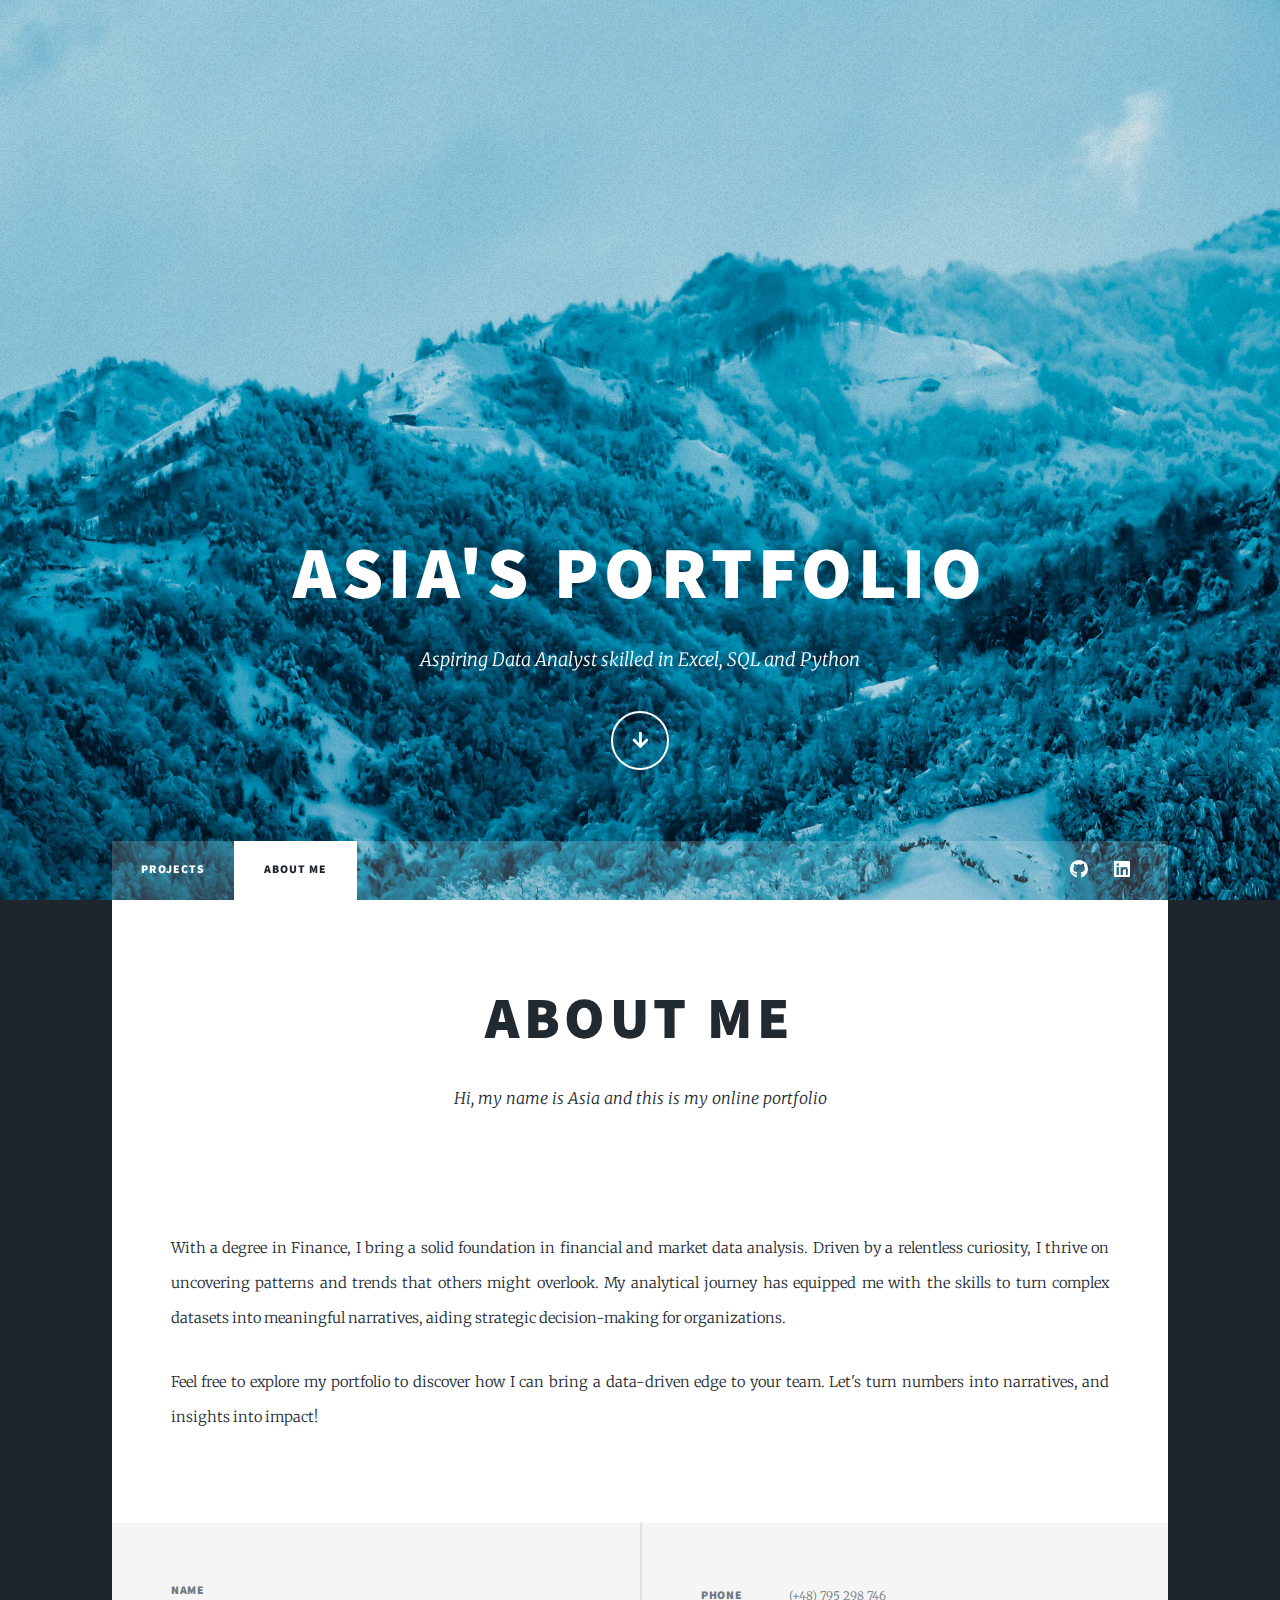
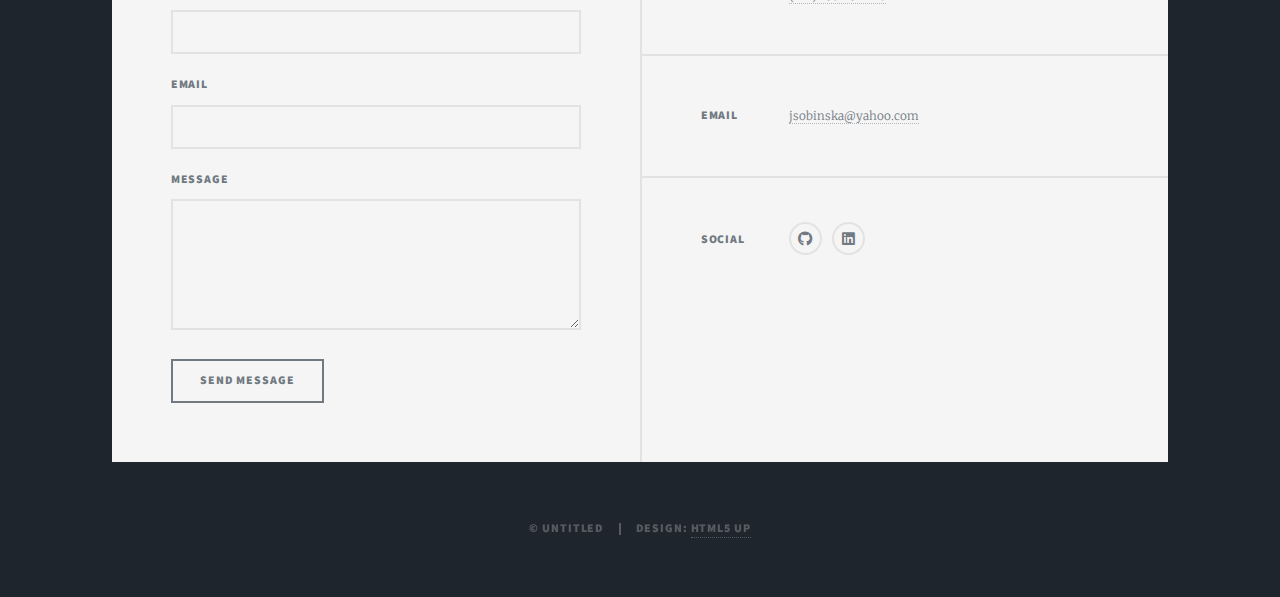
==== commit 305aedeb: "Update generic.html" ====
--- a/generic.html
+++ b/generic.html
@@ -21,24 +21,25 @@
 					<div id="intro">
 						<h1>Asia's Portfolio<br />
 						</h1>
-						<p>Aspiring Data Analyst skilled in Excel, SQL and PowerBi</p>
+						<p>Aspiring Data Analyst skilled in Excel, SQL and Python</p>
 						<ul class="actions">
 						<li><a href="#header" class="button icon solid solo fa-arrow-down scrolly">Continue</a></li>
 						</ul>
 					</div>
 
 				<!-- Nav -->
-					<nav id="nav">
-						<ul class="links">
-							<li><a href="index.html">Projects</a></li>
-							<li class="active"><a href="generic.html">About me</a></li>
-						</ul>
-						<ul class="icons">
-							<li><a href="#" class="icon brands fa-facebook-f"><span class="label">Facebook</span></a></li>
-							<li><a href="#" class="icon brands fa-instagram"><span class="label">Instagram</span></a></li>
-							<li><a href="#" class="icon brands fa-github"><span class="label">GitHub</span></a></li>
-						</ul>
-					</nav>
+				<nav id="nav">
+					<ul class="links">
+						<!-- <li class="active"><a href="index.html">Projects</a></li>
+						<li><a href="generic.html">About me</a></li> -->
+						<li><a href="index.html">Projects</a></li>
+						<li class="active"><a href="generic.html">About me</a></li>
+					</ul>
+					<ul class="icons">
+						<li><a href="https://github.com/JoannaSobinska" target ="_blank" class="icon brands fa-github"><span class="label">GitHub</span></a></li>
+						<li><a href="https://www.linkedin.com/in/joanna-sobinska/" target ="_blank" class="icon brands fa-linkedin"><span class="label">Linkedin</span></a></li>
+					</ul>
+				</nav>
 
 				<!-- Main -->
 					<div id="main">
@@ -46,13 +47,14 @@
 						<!-- Post -->
 							<section class="post">
 								<header class="major">
-									<h1>About <br />
-									me</h1>
+									<h1>About me </h1>
 									<p>Hi, my name is Asia and this is my online portfolio</p>
 								</header>
-								<div class="image main"><img src="images/pic01.jpg" alt="" /></div>
-								<p>Donec eget ex magna. Interdum et malesuada fames ac ante ipsum primis in faucibus. Pellentesque venenatis dolor imperdiet dolor mattis sagittis. Praesent rutrum sem diam, vitae egestas enim auctor sit amet. Pellentesque leo mauris, consectetur id ipsum sit amet, fergiat. Pellentesque in mi eu massa lacinia malesuada et a elit. Donec urna ex, lacinia in purus ac, pretium pulvinar mauris. Nunc lorem mauris, fringilla in aliquam at, euismod in lectus. Pellentesque habitant morbi tristique senectus et netus et malesuada fames ac turpis egestas. Curabitur sapien risus, commodo eget turpis at, elementum convallis enim turpis, lorem ipsum dolor sit amet nullam.</p>
-								<p>Lorem ipsum dolor sit amet, consectetur adipiscing elit. Duis dapibus rutrum facilisis. Class aptent taciti sociosqu ad litora torquent per conubia nostra, per inceptos himenaeos. Etiam tristique libero eu nibh porttitor fermentum. Nullam venenatis erat id vehicula viverra. Nunc ultrices eros ut ultricies condimentum. Mauris risus lacus, blandit sit amet venenatis non, bibendum vitae dolor. Nunc lorem mauris, fringilla in aliquam at, euismod in lectus. Pellentesque habitant morbi tristique senectus et netus et malesuada fames ac turpis egestas. In non lorem sit amet elit placerat maximus. Pellentesque aliquam maximus risus. Donec eget ex magna. Interdum et malesuada fames ac ante ipsum primis in faucibus. Pellentesque venenatis dolor imperdiet dolor mattis sagittis. Praesent rutrum sem diam, vitae egestas enim auctor sit amet. Pellentesque leo mauris, consectetur id ipsum.</p>
+								<!-- <div class="image main"><img src="images/pic01.jpg" alt="" /></div> -->
+								<div class="image main"><img src="images/cute_panda.jpg" alt="" /></div>
+								<p>With a degree in Finance, I bring a solid foundation in financial and market data analysis. Driven by a relentless curiosity, I thrive on uncovering patterns and trends that others might overlook. My analytical journey has equipped me with the skills to turn complex datasets into meaningful narratives, aiding strategic decision-making for organizations.</p>
+								<!-- <p>In my portfolio, you'll find a showcase of my expertise in marketing, where I've consistently delivered impactful solutions.</p> -->
+								<p>Feel free to explore my portfolio to discover how I can bring a data-driven edge to your team. Let's turn numbers into narratives, and insights into impact!</p>
 							</section>
 
 					</div>
@@ -92,9 +94,8 @@
 						<section>
 							<h3>Social</h3>
 							<ul class="icons alt">
-								<li><a href="#" class="icon brands alt fa-facebook-f"><span class="label">Facebook</span></a></li>
-								<li><a href="#" class="icon brands alt fa-instagram"><span class="label">Instagram</span></a></li>
-								<li><a href="#" class="icon brands alt fa-linkedin"><span class="label">Linkedin</span></a></li>
+								<li><a href="https://github.com/JoannaSobinska" target ="_blank" class="icon brands fa-github"><span class="label">GitHub</span></a></li>
+								<li><a href="https://www.linkedin.com/in/joanna-sobinska/" target ="_blank" class="icon brands fa-linkedin"><span class="label">Linkedin</span></a></li>
 							</ul>
 						</section>
 					</section>
@@ -117,4 +118,4 @@
 			<script src="assets/js/main.js"></script>
 
 	</body>
-</html>+</html>
